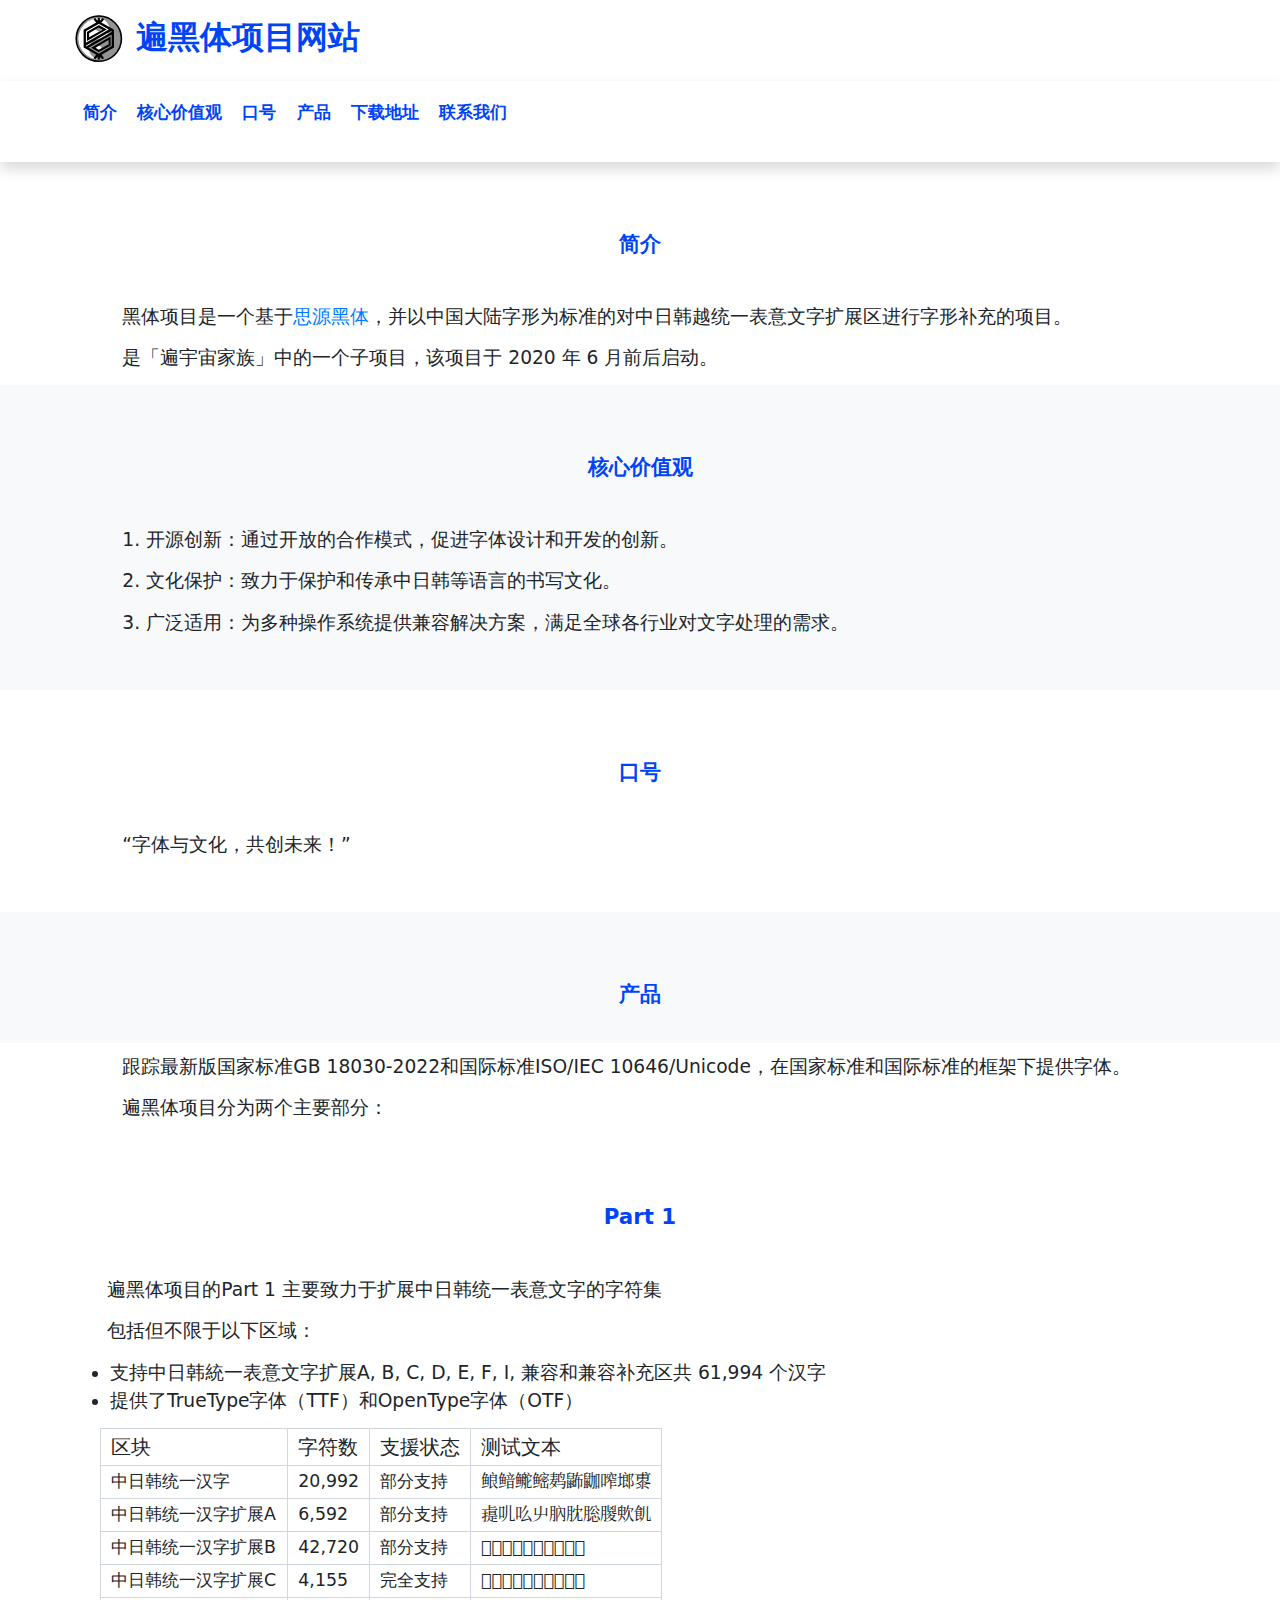
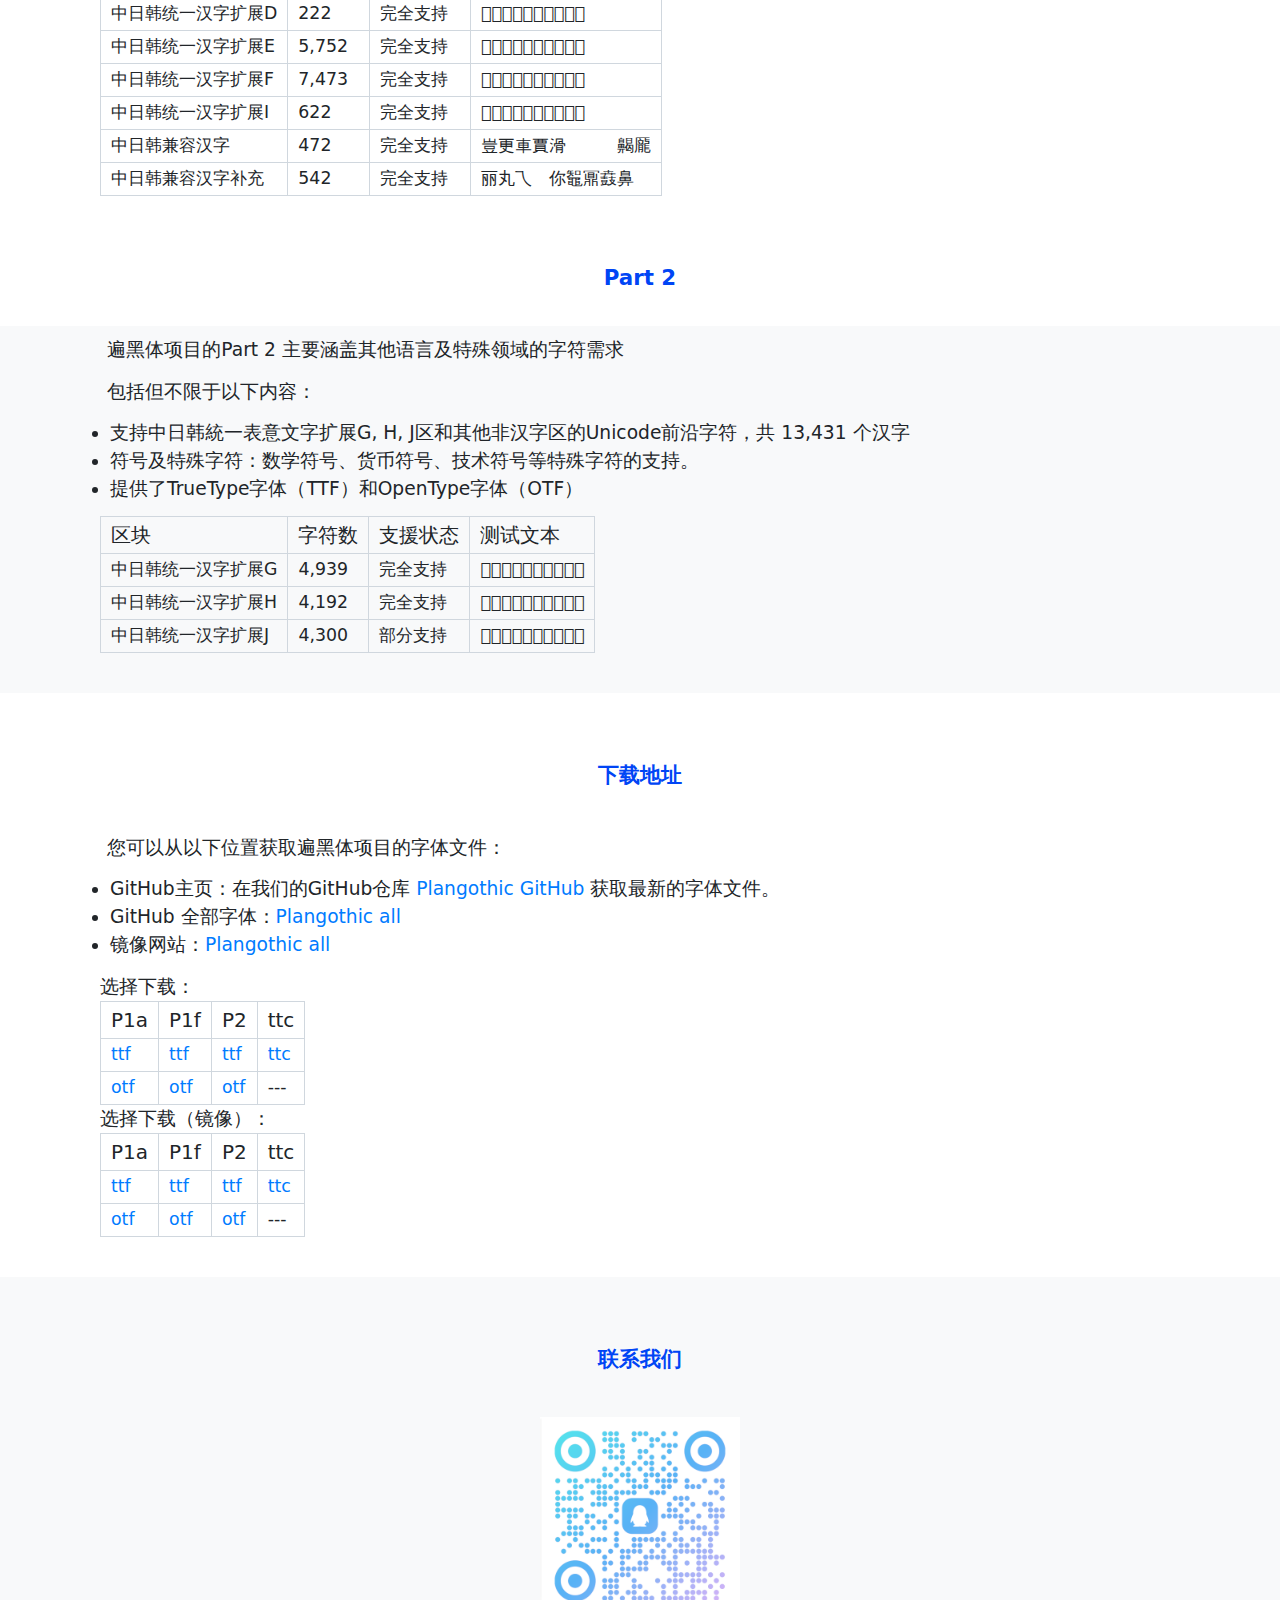
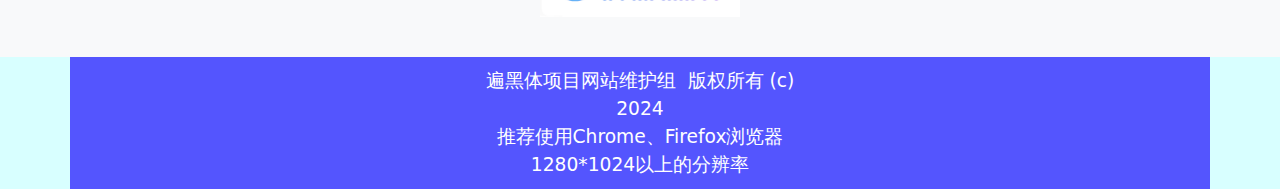
==== index.html @ 5d600fee "Update index.html" ====
<!DOCTYPE html>
<html xmlns="http://www.w3.org/1999/xhtml"><head>
    <meta http-equiv="Content-Type" content="text/html; charset=UTF-8">
    <meta name="viewport" content="width=device-width, initial-scale=1.0">
    <title> 遍黑体项目网站 </title>
    <link rel="icon" href="./assets/logo.svg">
    <link rel="stylesheet" href="./assets/bootstrap.min.css">
    <link href="./assets/global.css" rel="stylesheet">
    <style type="text/css">
        td img {
            display: block;
        }
        body {
            padding: 0;
            margin: 0;
            background-color: #FFFFFF;
            font-family: -apple-system, system-ui, ui-sans-serif, sans-serif, emoji;
            min-width: 100% !important;
        }
        table {
            border-spacing: 0;
            border-collapse: collapse;
            font-size: 13pt;
        }
        table td {
            padding: 3px 10px;
            border: 1px solid #d0d7de;
            font-size: 13pt;
            font-family: system-ui, ui-sans-serif, sans-serif, emoji;
        }
        th {
            padding: 3px 10px;
            border: 1px solid #d0d7de;
            font-size: 15pt;
            font-family: system-ui, ui-sans-serif, sans-serif, emoji;
            font-weight: 500;
        }
    </style>
    <style type="text/css">
        html {
            font-size: 10pt;
        }
        h1 {
            color: #0045f5;
            font-size: 16pt;
            font-weight: bold;
            text-align: center;
        }
        h2, h3, h4, h5 {
            color: #0045f5;
            font-size: 12pt;
            font-weight: bold;
        }
        .container {
            font-size: 14pt;
            padding-top: 10px;
            padding-bottom: 10px;
            width: 95%;
        }
        .titlesection {
            background-color: #F0F0F0;
        }
        .navbar {
            padding: 1px 0px 0px 0px;
        }
        .bg_zhaohang {
            background-color: rgb(216, 255, 255); !important;
        }
        .bg-info {
            background-color: rgb(216, 255, 255); !important;
        }
        .btn-info {
            background-color: #0045f5;
            border-color: #0045f5;
        }
        .nav-link {
            font-size: 13pt;
            font-weight: bold;
        }
        #id_search_result {
            margin-left: 5px;
            margin-right: 5px;
        }
        .top_title {
            color: #0045f5;
            font-size: 24pt;
            font-weight: bold;
            font-family: system-ui, ui-sans-serif, sans-serif, emoji;
        }
        .height60{
            height: 60px;
        }
        .title_row {
            width: 100%;
        }
        .nav-link {
            color: #0045f5;
            background-color: #FFFFFF;
            border: 0px solid #0045f5;
            font-family: system-ui, ui-sans-serif, sans-serif, emoji;
        }
        .shadow{
            box-shadow: 0px 0px 10px rgba(136, 131, 131, 0.3);
        }
        .nav-tabs .nav-item {
            margin-left: 5px;
        }
        .nav-tabs .nav-link.active {
            color: #0045f5;
            background-color: #FFFFFF;
            border: 0 solid #F0F0F0;
            font-family: system-ui, ui-sans-serif, sans-serif, emoji;
        }
        .page-header{
            font-family: system-ui, ui-sans-serif, sans-serif, emoji;
        }
        .nav-tabs {
            border-bottom: 0 solid #dee2e6;
        }
        .navbar-collapse.collapse {
            display: block !important;
        }
        .navbar-nav > li, .navbar-nav {
            float: left !important;
        }
        .navbar-nav.navbar-right:last-child {
            margin-right: -15px !important;
        }
        .navbar-right {
            float: right !important;
        }
        .navbar-light .navbar-nav .nav-link:focus, .navbar-light .navbar-nav .nav-link:hover {
            color: #0045f5;
        }
        .navbar-light .navbar-nav .nav-link {
            color: #0045f5;
        }
    </style>
</head>
<body align="center">

<nav class="navbar navbar-expand sticky-top navbar-light bg-white">
    <div class="container">
        <div class="row bg-white w-100">
            <div class="col-12 top_title height60">
                <img src="./assets/logo.svg" height="55">
                <span>遍黑体项目网站</span> <br>
            </div>
            </div>
        </div>
    </nav>
    <nav class="navbar navbar-expand sticky-top navbar-light shadow bg-white">
    <div class="container">
        <div class="row bg-white w-100">
            <div class="col-12 collapse navbar-collapse height60 align-baseline" id="navbarSupportedContent">
                <ul class="navbar-nav mr-auto nav-tabs w-100">
                    
    <li class="nav-item"><a class="nav-link" href="#intro">简介</a></li>
    <li class="nav-item"><a class="nav-link" href="#valueview">核心价值观</a></li>
    <li class="nav-item"><a class="nav-link" href="#kouhao">口号</a></li>
    <li class="nav-item"><a class="nav-link" href="#product">产品</a></li>
    <li class="nav-item"><a class="nav-link" href="#download">下载地址</a></li>
    <li class="nav-item"><a class="nav-link" href="#contact">联系我们</a></li>

                </ul>
            </div>
        </div>
    </div>
</nav>

<div class="bg-transparent">
    <div class="container">
        <div class="page-header mt-5">
            <i id="intro"> </i><h1> 简介  </h1>  
        </div>
    </div>
</div>
<div class="bg-transparent">
        <div id="content">
            
    <style type="text/css">
        p {
            text-indent: 2em;
        }
    </style>
    <div class="row bg-white">
        <div class="container pb-0 bg-transparent">
            <p>黑体项目是一个基于<a href="https://github.com/adobe-fonts/source-han-sans">思源黑体</a>，并以中国大陆字形为标准的对中日韩越统一表意文字扩展区进行字形补充的项目。</p>
            <p>是「遍宇宙家族」中的一个子项目，该项目于 2020 年 6 月前后启动。</p>
            <i id="valueview"> </i>
        </div>
    </div>
    <div class="row bg-light">
        <div class="container">
            <div class="page-header mt-5">
                <h1>核心价值观</h1>
            </div>
        </div>
    </div>
    <div class="row bg-light">
        <div class="container pb-0 bg-transparent mb-5">
            <p>1. 开源创新：通过开放的合作模式，促进字体设计和开发的创新。</p>
            <p>2. 文化保护：致力于保护和传承中日韩等语言的书写文化。</p>
            <p>3. 广泛适用：为多种操作系统提供兼容解决方案，满足全球各行业对文字处理的需求。</p>
            <i id="kouhao"> </i>
        </div>
    </div>
    <div class="row bg-white">
        <div class="container">
            <div class="page-header mt-5">
                <h1>口号</h1>
            </div>
        </div>
    </div>
    <div class="row bg-white">
        <div class="container pb-0 bg-transparent mb-5">
            <p>“字体与文化，共创未来！”</p>
            <i id="product"> </i>
        </div>
    </div>

    <div class="row bg-light">
        <div class="container">
            <div class="page-header mt-5">
                <h1>产品</h1>
            </div>
        </div>
    </div>
    <div class="row">
        <div class="container pb-0 bg-transparent">
            <div class="row">
                <div class="col-12">
                    <p>跟踪最新版国家标准GB 18030-2022和国际标准ISO/IEC 10646/Unicode，在国家标准和国际标准的框架下提供字体。</p>
                    <p>遍黑体项目分为两个主要部分：</p>
                </div>
            </div>
        </div>
    </div>
    <div class="row bg-white">
        <div class="container">
            <div class="page-header mt-5">
                <h1>Part 1</h1>
            </div>
        </div>
    </div>
    <div class="row">
        <div class="container pb-0 bg-transparent">
            <div class="row">
                <div class="col-8">
                    <p>遍黑体项目的Part 1 主要致力于扩展中日韩统一表意文字的字符集</p>
                    <p>包括但不限于以下区域：</p>
                    <ul>
                        <li>支持中日韩統一表意文字扩展A, B, C, D, E, F, I, 兼容和兼容补充区共 61,994 个汉字</li>
                        <li>提供了TrueType字体（TTF）和OpenType字体（OTF）</li>
                    </ul>
                    <div style="padding-left: 30px;"><table>
                        <thead>
                            <tr><th>区块</th><th>字符数</th><th>支援状态</th><th>测试文本</th></tr>
                        </thead>
                        <tbody>
                            <tr><td>中日韩统一汉字</td><td>20,992</td><td>部分支持</td><td>鿶鿷鿸鿹鿺鿻鿼鿽鿾鿿</td></tr>
                            <tr><td>中日韩统一汉字扩展A</td><td>6,592</td><td>部分支持</td><td>䶶䶷䶸䶹䶺䶻䶼䶽䶾䶿</td></tr>
                            <tr><td>中日韩统一汉字扩展B</td><td>42,720</td><td>部分支持</td><td>𠀀𪛗𪛘𪛙𪛚𪛛𪛜𪛝𪛞𪛟</td></tr>
                            <tr><td>中日韩统一汉字扩展C</td><td>4,155</td><td>完全支持</td><td>𫜱𫜲𫜳𫜴𫜵𫜶𫜷𫜸𫜹𫜺</td></tr>
                            <tr><td>中日韩统一汉字扩展D</td><td>222</td><td>完全支持</td><td>𫠔𫠕𫠖𫠗𫠘𫠙𫠚𫠛𫠜𫠝</td></tr>
                            <tr><td>中日韩统一汉字扩展E</td><td>5,752</td><td>完全支持</td><td>𬺘𬺙𬺚𬺛𬺜𬺝𬺞𬺟𬺠𬺡</td></tr>
                            <tr><td>中日韩统一汉字扩展F</td><td>7,473</td><td>完全支持</td><td>𬺰𬺱𬺲𬺳𬺴𬺵𬺶𬺷𬺸𬺹</td></tr>
                            <tr><td>中日韩统一汉字扩展I</td><td>622</td><td>完全支持</td><td>𮯰𮯱𮯲𮯳𮯴𮯵𮯶𮹛𮹜𮹝</td></tr>
                            <tr><td>中日韩兼容汉字</td><td>472</td><td>完全支持</td><td>豈更車賈滑𥉉𥳐𧻓齃龎</td></tr>
                            <tr><td>中日韩兼容汉字补充</td><td>542</td><td>完全支持</td><td>丽丸乁𠄢你鼅鼏鼖鼻𪘀</td></tr>
                        </tbody>
                    </table></div>
                </div>
            </div>
        </div>
    </div>
        <div class="row bg-white">
        <div class="container">
            <div class="page-header mt-5">
                <h1>Part 2</h1>
            </div>
        </div>
    </div>
    <div class="row bg-light">
        <div class="container pb-0 bg-transparent">
            <div class="row mb-5">
                <div class="col-7">
                    <p>遍黑体项目的Part 2 主要涵盖其他语言及特殊领域的字符需求</p>
                    <p>包括但不限于以下内容：</p>
                    <ul>
                        <li>支持中日韩統一表意文字扩展G, H, J区和其他非汉字区的Unicode前沿字符，共 13,431 个汉字</li>
                        <li>符号及特殊字符：数学符号、货币符号、技术符号等特殊字符的支持。</li>
                        <li>提供了TrueType字体（TTF）和OpenType字体（OTF）</li>
                    </ul>
                    <div style="padding-left: 30px;"><table>
                        <thead>
                            <tr><th>区块</th><th>字符数</th><th>支援状态</th><th>测试文本</th></tr>
                        </thead>
                        <tbody>
                            <tr><td>中日韩统一汉字扩展G</td><td>4,939</td><td>完全支持</td><td>𰀀𰀁𰀂𰀃𰀄𱍆𱍇𱍈𱍉𱍊</td></tr>
                            <tr><td>中日韩统一汉字扩展H</td><td>4,192</td><td>完全支持</td><td>𱍐𱍑𱍒𱍓𱍔𲎫𲎬𲎭𲎮𲎯</td></tr>
                            <tr><td>中日韩统一汉字扩展J</td><td>4,300</td><td>部分支持</td><td>𲎰𲎱𲎲𲎳𲎴𳑷𳑸𳑹𳑺𳑻</td></tr>
                        </tbody>
                    </table></div>
                </div>
                </div>
            </div>
        </div>
    </div>
    <div class="row bg-white">
    <i id="download"> </i>
        <div class="container">
            <div class="page-header mt-5">
                <h1>下载地址</h1>
            </div>
        </div>
    </div>
    <div class="row bg-white">
        <div class="container pb-0 bg-transparent">
            <div class="row mb-5">
                <div class="col-7">
                    <p>您可以从以下位置获取遍黑体项目的字体文件：</p>
                    <ul>
                        <li>GitHub主页：在我们的GitHub仓库 <a href="https://github.com/Fitzgerald-Porthmouth-Koenigsegg/Plangothic-Project">Plangothic GitHub</a> 获取最新的字体文件。</li>
                        <li>GitHub 全部字体：<a href="https://github.com/Fitzgerald-Porthmouth-Koenigsegg/Plangothic-Project/archive/refs/heads/main.zip">Plangothic all</a></li>
                        <li>镜像网站：<a href="https://github.moeyy.xyz/https://github.com/Fitzgerald-Porthmouth-Koenigsegg/Plangothic-Project/archive/refs/heads/main.zip">Plangothic all</a></li>
                    </ul>
                    <div style="padding-left: 30px;"><table>
                    选择下载：
                        <thead>
                            <tr><th>P1a</th><th>P1f</th><th>P2</th><th>ttc</th></tr>
                        </thead>
                        <tbody>
                            <tr><td><a href="https://raw.github.com/Fitzgerald-Porthmouth-Koenigsegg/Plangothic-Project/main/PlangothicP1-Regular%20(allideo).ttf">ttf</a></td><td><a href="https://raw.github.com/Fitzgerald-Porthmouth-Koenigsegg/Plangothic-Project/main/PlangothicP1-Regular%20(fallback).ttf">ttf</a></td><td><a href="https://raw.github.com/Fitzgerald-Porthmouth-Koenigsegg/Plangothic-Project/main/PlangothicP2-Regular.ttf">ttf</a></td><td><a href="https://github.com/Fitzgerald-Porthmouth-Koenigsegg/Plangothic-Project/raw/main/Plangothic.ttc">ttc</a></td></tr>
                            <tr><td><a href="https://raw.github.com/Fitzgerald-Porthmouth-Koenigsegg/Plangothic-Project/main/PlangothicP1-Regular%20(allideo).otf">otf</a></td><td><a href="https://raw.github.com/Fitzgerald-Porthmouth-Koenigsegg/Plangothic-Project/main/PlangothicP1-Regular%20(fallback).otf">otf</a></td><td><a href="https://raw.github.com/Fitzgerald-Porthmouth-Koenigsegg/Plangothic-Project/main/PlangothicP2-Regular.otf">otf</a></td><td>---</td></tr>
                        </tbody>
                    </table></div>
                    <div style="padding-left: 30px;"><table>
                    选择下载（镜像）：
                        <thead>
                            <tr><th>P1a</th><th>P1f</th><th>P2</th><th>ttc</th></tr>
                        </thead>
                        <tbody>
                            <tr><td><a href="https://github.moeyy.xyz/https://raw.github.com/Fitzgerald-Porthmouth-Koenigsegg/Plangothic-Project/main/PlangothicP1-Regular%20(allideo).ttf">ttf</a></td><td><a href="https://github.moeyy.xyz/https://raw.github.com/Fitzgerald-Porthmouth-Koenigsegg/Plangothic-Project/main/PlangothicP1-Regular%20(fallback).ttf">ttf</a></td><td><a href="https://github.moeyy.xyz/https://raw.github.com/Fitzgerald-Porthmouth-Koenigsegg/Plangothic-Project/main/PlangothicP2-Regular.ttf">ttf</a></td><td><a href="https://github.moeyy.xyz/https://github.com/Fitzgerald-Porthmouth-Koenigsegg/Plangothic-Project/raw/main/Plangothic.ttc">ttc</a></td></tr>
                            <tr><td><a href="https://github.moeyy.xyz/https://raw.github.com/Fitzgerald-Porthmouth-Koenigsegg/Plangothic-Project/main/PlangothicP1-Regular%20(allideo).otf">otf</a></td><td><a href="https://github.moeyy.xyz/https://raw.github.com/Fitzgerald-Porthmouth-Koenigsegg/Plangothic-Project/main/PlangothicP1-Regular%20(fallback).otf">otf</a></td><td><a href="https://github.moeyy.xyz/https://raw.github.com/Fitzgerald-Porthmouth-Koenigsegg/Plangothic-Project/main/PlangothicP2-Regular.otf">otf</a></td><td>---</td></tr>
                        </tbody>
                    </table></div>
                </div>
                </div>
                </div>
            </div>
        </div>
    </div>
<i id="contact"> </i>
    <div class="row bg-light">
        <div class="container">
            <div class="page-header mt-5">
                <h1>联系我们</h1>
            </div>
        </div>
    </div>
    <div class="row bg-light">
        <div class="container pb-0 bg-transparent">
            <div class="row mb-5">
                <div class="col-12 text-center">
                    <img src="./assets/qq.jpg" width="200">
                </div>
            </div>
        </div>
    </div>

        </div>
</div>
<footer class="footer bg_zhaohang">
    <div class="container bg-info">
        <div class="row">
            <div class="col-4 text-right">&nbsp;</div>
            <div class="col-4 text-center"><div class="text-white"><a class="text-white">遍黑体项目网站维护组&nbsp; 版权所有 (c) 2024</a><br>
            <a class="text-white">推荐使用Chrome、Firefox浏览器</a><br>
            <a class="text-white">1280*1024以上的分辨率</a><br>
            <div class="col-4 text-center"></div>
        </div>

    </div>
</footer>


</body></html>
---- assets/global.css ----
﻿.ErrMsg {
	font-size: 10pt;
	color: #FF0000;
}

td {
	font-size: 10pt;
}

th {
	font-size: 10pt;
	font-weight: bold;
}

.errorlist {
	font-size: 10pt;
	color: #FF0000;
}

.hintlist {
	font-size: 10pt;
	color: #FF0000;
	list-style-position: inside; 
	list-style-type: circle; 
	float:left; margin:0px;
}

.BlueText {
	font-size: 10pt;
	font-weight: bold;
	color: #555555;
}

.RedText {
	font-size: 10pt;
	font-weight: bold;
	color: #FF0000;
}
.InlineImage{
	display: inlin-block;
}

.WhiteBold {
	font-size: 10pt;
	font-weight: bold;
	color: #FFFFFF;
}
a.WhiteBold:link {
	font-weight: bold;
	color: #FFFFFF;
}
a.WhiteBold:visited {
	font-weight: bold;
	color: #FFFFFF;
}
a.WhiteBold:hover {
	font-weight: bold;
	color: #FFFFFF;
}
a.WhiteBold:active {
	font-weight: bold;
	color: #FFFFFF;
}

.GrayBold {
	font-size: 14pt;
	font-weight: bold;
	color: #dddddd;
	padding-top: 1em;
}
a.GrayBold:link {
	font-size: 14pt;
	font-weight: bold;
	color: #dddddd;
}
a.GrayBold:visited {
	font-size: 14pt;
	font-weight: bold;
	color: #dddddd;
}
a.GrayBold:hover {
	font-size: 14pt;
	font-weight: bold;
	color: #dddddd;
}
a.GrayBold:active {
	font-size: 14pt;
	font-weight: bold;
	color: #dddddd;
}

a.redlink {
	font-weight: normal;
	color: #FF0000;
}

.bottomBlueBorder {
	border-bottom-width: 1px;
	border-top-style: none;
	border-right-style: none;
	border-bottom-style: dashed;
	border-left-style: none;
	border-bottom-color: #555555;
}

.bottomRedBorder {
	border-bottom-width: 1px;
	border-top-style: none;
	border-right-style: none;
	border-bottom-style: dashed;
	border-left-style: none;
	border-bottom-color: #FF0000;
}

.obListTableHeader {
	font-weight: bold;
	color: #FFFFFF;
	background-color: #FF5001;
	border-color: #FFFFFF;
}
.tdReference{
	font-weight: nomal;
	color: #FFFFFF;
	background-color: #FF5001;
	border-color: #FFFFFF;
}

.obListTableHighlightRow {
	font-weight: bold;
	color: #FF0000;
	background-color: #FFFF00;
}

.obListTableHightRow {
	font-weight: bold;
	color: #FF0000;
	background-color: #FFFF00;
}

#TopicContent p {
	line-height: 200%;
	text-indent: 2em;
	text-align: left;
}

.longtext {
	line-height: 200%;
	text-indent: 2em;
	text-align: left;
}

.ieaunicode{
	font-family: 'IeaUnicode' !important;
}

.TibetanText {
	font-size: 16pt;
	font-family: "微软雅黑";
}

h1 {
	line-height: 300%;
}
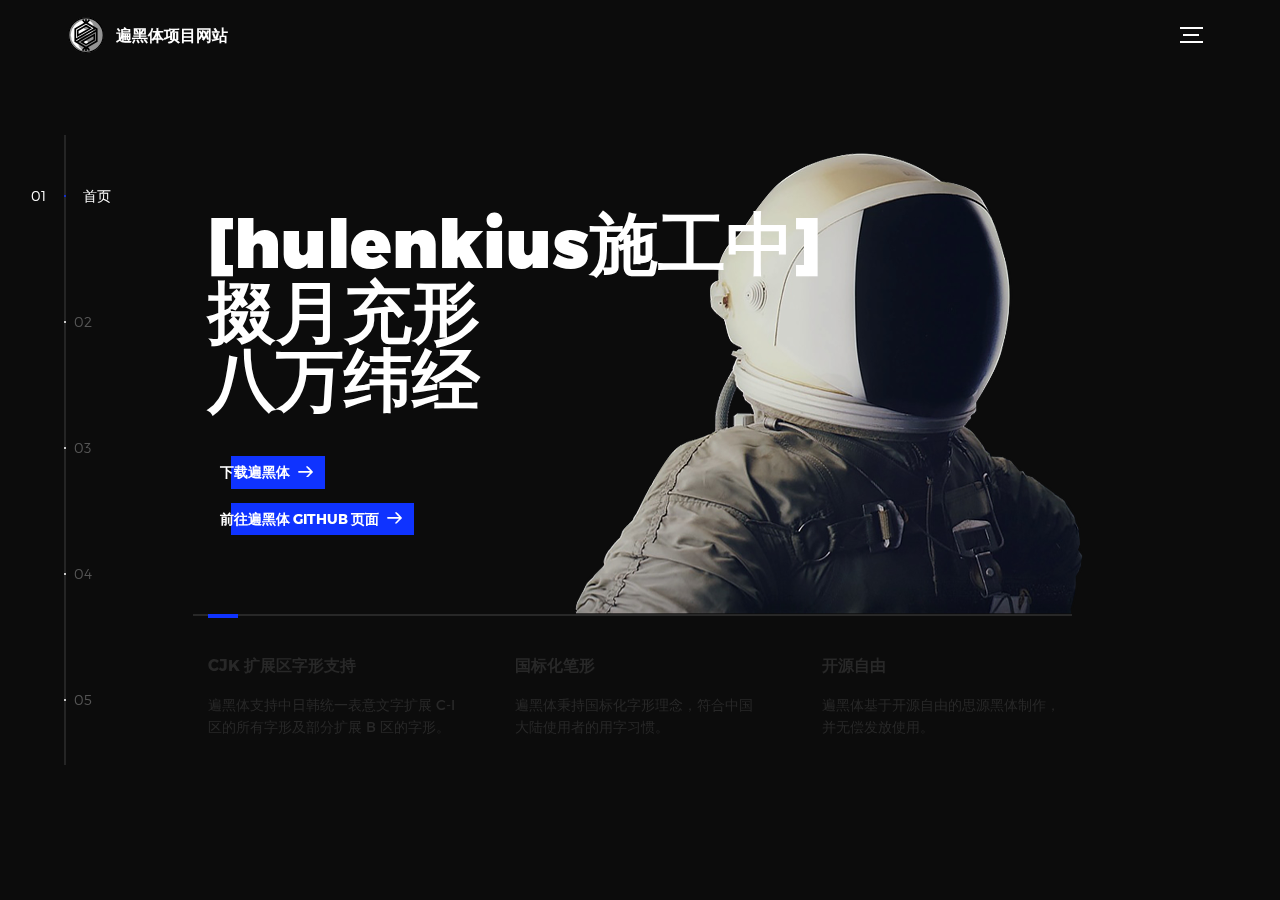
==== commit 7c47d840: "更新" ====
--- a/index.html
+++ b/index.html
@@ -1,388 +1,212 @@
 <!DOCTYPE html>
-<html xmlns="http://www.w3.org/1999/xhtml"><head>
-    <meta http-equiv="Content-Type" content="text/html; charset=UTF-8">
-    <meta name="viewport" content="width=device-width, initial-scale=1.0">
-    <title> 遍黑体项目网站 </title>
-    <link rel="icon" href="./assets/logo.svg">
-    <link rel="stylesheet" href="./assets/bootstrap.min.css">
-    <link href="./assets/global.css" rel="stylesheet">
-    <style type="text/css">
-        td img {
-            display: block;
-        }
-        body {
-            padding: 0;
-            margin: 0;
-            background-color: #FFFFFF;
-            font-family: -apple-system, system-ui, ui-sans-serif, sans-serif, emoji;
-            min-width: 100% !important;
-        }
-        table {
-            border-spacing: 0;
-            border-collapse: collapse;
-            font-size: 13pt;
-        }
-        table td {
-            padding: 3px 10px;
-            border: 1px solid #d0d7de;
-            font-size: 13pt;
-            font-family: system-ui, ui-sans-serif, sans-serif, emoji;
-        }
-        th {
-            padding: 3px 10px;
-            border: 1px solid #d0d7de;
-            font-size: 15pt;
-            font-family: system-ui, ui-sans-serif, sans-serif, emoji;
-            font-weight: 500;
-        }
-    </style>
-    <style type="text/css">
-        html {
-            font-size: 10pt;
-        }
-        h1 {
-            color: #0045f5;
-            font-size: 16pt;
-            font-weight: bold;
-            text-align: center;
-        }
-        h2, h3, h4, h5 {
-            color: #0045f5;
-            font-size: 12pt;
-            font-weight: bold;
-        }
-        .container {
-            font-size: 14pt;
-            padding-top: 10px;
-            padding-bottom: 10px;
-            width: 95%;
-        }
-        .titlesection {
-            background-color: #F0F0F0;
-        }
-        .navbar {
-            padding: 1px 0px 0px 0px;
-        }
-        .bg_zhaohang {
-            background-color: rgb(216, 255, 255); !important;
-        }
-        .bg-info {
-            background-color: rgb(216, 255, 255); !important;
-        }
-        .btn-info {
-            background-color: #0045f5;
-            border-color: #0045f5;
-        }
-        .nav-link {
-            font-size: 13pt;
-            font-weight: bold;
-        }
-        #id_search_result {
-            margin-left: 5px;
-            margin-right: 5px;
-        }
-        .top_title {
-            color: #0045f5;
-            font-size: 24pt;
-            font-weight: bold;
-            font-family: system-ui, ui-sans-serif, sans-serif, emoji;
-        }
-        .height60{
-            height: 60px;
-        }
-        .title_row {
-            width: 100%;
-        }
-        .nav-link {
-            color: #0045f5;
-            background-color: #FFFFFF;
-            border: 0px solid #0045f5;
-            font-family: system-ui, ui-sans-serif, sans-serif, emoji;
-        }
-        .shadow{
-            box-shadow: 0px 0px 10px rgba(136, 131, 131, 0.3);
-        }
-        .nav-tabs .nav-item {
-            margin-left: 5px;
-        }
-        .nav-tabs .nav-link.active {
-            color: #0045f5;
-            background-color: #FFFFFF;
-            border: 0 solid #F0F0F0;
-            font-family: system-ui, ui-sans-serif, sans-serif, emoji;
-        }
-        .page-header{
-            font-family: system-ui, ui-sans-serif, sans-serif, emoji;
-        }
-        .nav-tabs {
-            border-bottom: 0 solid #dee2e6;
-        }
-        .navbar-collapse.collapse {
-            display: block !important;
-        }
-        .navbar-nav > li, .navbar-nav {
-            float: left !important;
-        }
-        .navbar-nav.navbar-right:last-child {
-            margin-right: -15px !important;
-        }
-        .navbar-right {
-            float: right !important;
-        }
-        .navbar-light .navbar-nav .nav-link:focus, .navbar-light .navbar-nav .nav-link:hover {
-            color: #0045f5;
-        }
-        .navbar-light .navbar-nav .nav-link {
-            color: #0045f5;
-        }
-    </style>
+<html lang="zh_cn">
+<head>
+  <title>遍黑体项目网站</title>
+  <meta charset="utf-8">
+  <link rel="icon" href="./assets/img/logo.svg">
+  <meta name="viewport" content="width=device-width, initial-scale=1">
+  <meta http-equiv="X-UA-Compatible" content="IE=edge">
+  <meta name="description" content="HTML5 website template">
+  <meta name="keywords" content="global, template, html, sass, jquery">
+  <meta name="author" content="Bucky Maler">
+  <link rel="stylesheet" href="assets/css/main.css">
 </head>
-<body align="center">
+<body>
 
-<nav class="navbar navbar-expand sticky-top navbar-light bg-white">
-    <div class="container">
-        <div class="row bg-white w-100">
-            <div class="col-12 top_title height60">
-                <img src="./assets/logo.svg" height="55">
-                <span>遍黑体项目网站</span> <br>
-            </div>
-            </div>
-        </div>
-    </nav>
-    <nav class="navbar navbar-expand sticky-top navbar-light shadow bg-white">
-    <div class="container">
-        <div class="row bg-white w-100">
-            <div class="col-12 collapse navbar-collapse height60 align-baseline" id="navbarSupportedContent">
-                <ul class="navbar-nav mr-auto nav-tabs w-100">
-                    
-    <li class="nav-item"><a class="nav-link" href="#intro">简介</a></li>
-    <li class="nav-item"><a class="nav-link" href="#valueview">核心价值观</a></li>
-    <li class="nav-item"><a class="nav-link" href="#kouhao">口号</a></li>
-    <li class="nav-item"><a class="nav-link" href="#product">产品</a></li>
-    <li class="nav-item"><a class="nav-link" href="#download">下载地址</a></li>
-    <li class="nav-item"><a class="nav-link" href="#contact">联系我们</a></li>
+<div class="perspective effect-rotate-left">
+  <div class="container"><div class="outer-nav--return"></div>
+    <div id="viewport" class="l-viewport">
+      <div class="l-wrapper">
+        <header class="header">
+          <a class="header--logo" href="#0">
+            <img src="./assets/img/logo.svg" style="height:3em" alt="Global">
+            <p>遍黑体项目网站</p>
+          </a>
+          <button class="header--cta cta">下载遍黑体</button>
+          <div class="header--nav-toggle">
+            <span></span>
+          </div>
+        </header>
+        <nav class="l-side-nav">
+          <ul class="side-nav">
+            <li class="is-active"><span>首页</span></li>
+            <li><span>团队</span></li>
+            <li><span>简介</span></li>
+            <li><span>联系</span></li>
+            <li><span>下载</span></li>
+          </ul>
+        </nav>
+        <ul class="l-main-content main-content">
+          <li class="l-section section section--is-active">
+            <div class="intro">
+              <div class="intro--banner">
+                <h1>[hulenkius施工中]<br>掇月充形<br>八万纬经</h1>
+                <button class="cta">下载遍黑体
+                  <svg version="1.1" id="Layer_1" xmlns="http://www.w3.org/2000/svg" xmlns:xlink="http://www.w3.org/1999/xlink" x="0px" y="0px" viewBox="0 0 150 118" style="enable-background:new 0 0 150 118;" xml:space="preserve">
+                  <g transform="translate(0.000000,118.000000) scale(0.100000,-0.100000)">
+                    <path d="M870,1167c-34-17-55-57-46-90c3-15,81-100,194-211l187-185l-565-1c-431,0-571-3-590-13c-55-28-64-94-18-137c21-20,33-20,597-20h575l-192-193C800,103,794,94,849,39c20-20,39-29,61-29c28,0,63,30,298,262c147,144,272,271,279,282c30,51,23,60-219,304C947,1180,926,1196,870,1167z"/>
+                  </g>
+                  </svg>
+                  <span class="btn-background"></span>
+                </button>
+		<p><a href="https://github.com/Fitzgerald-Porthmouth-Koenigsegg/Plangothic-Project" style="color: unset !important"><button>前往遍黑体 Github 页面
+			<svg version="1.1" id="Layer_1" xmlns="http://www.w3.org/2000/svg" xmlns:xlink="http://www.w3.org/1999/xlink" x="0px" y="0px" viewBox="0 0 150 118" style="enable-background:new 0 0 150 118;" xml:space="preserve">
+			<g transform="translate(0.000000,118.000000) scale(0.100000,-0.100000)">
+			  <path d="M870,1167c-34-17-55-57-46-90c3-15,81-100,194-211l187-185l-565-1c-431,0-571-3-590-13c-55-28-64-94-18-137c21-20,33-20,597-20h575l-192-193C800,103,794,94,849,39c20-20,39-29,61-29c28,0,63,30,298,262c147,144,272,271,279,282c30,51,23,60-219,304C947,1180,926,1196,870,1167z"/>
+			</g>
+			</svg>
+			<span class="btn-background"></span>
+		      </button></a>
+                <img src="assets/img/introduction-visual.png" alt="Welcome">
+              </div>
+              <div class="intro--options">
+                <a href="#0">
+                  <h3>CJK 扩展区字形支持</h3>
+                  <p>遍黑体支持中日韩统一表意文字扩展 C-I 区的所有字形及部分扩展 B 区的字形。</p>
+                </a>
+                <a href="#0">
+                  <h3>国标化笔形</h3>
+                  <p>遍黑体秉持国标化字形理念，符合中国大陆使用者的用字习惯。</p>
+                </a>
+                <a href="https://github.com/Fitzgerald-Porthmouth-Koenigsegg/Plangothic-Project?tab=readme-ov-file#%E5%AD%97%E4%BD%93%E6%8E%88%E6%9D%83">
+                  <h3>开源自由</h3>
+                  <p>遍黑体基于开源自由的思源黑体制作，并无偿发放使用。</p>
+                </a>
+              </div>
+            </div>
+          </li>
+          <li class="l-section section">
+            <div class="work">
+              <h2>团队成员</h2>
+              <div class="work--lockup">
+                <ul class="slider">
+                  <li class="slider--item slider--item-left">
+                    <a href="#0">
+                      <div class="slider--item-image">
+                        <img src="https://img.vistudium.top/emoji/1f602.png" alt="名字1">
+                      </div>
+                      <p class="slider--item-title">名字1</p>
+                      <p class="slider--item-description">這裏放分工1</p>
+                    </a>
+                  </li>
+                  <li class="slider--item slider--item-center">
+                    <a href="#0">
+                      <div class="slider--item-image">
+                        <img src="https://avatars.githubusercontent.com/u/82664718" alt="Fitzgerald">
+                      </div>
+                      <p class="slider--item-title">Fitzgerald</p>
+                      <p class="slider--item-description">阿巴阿巴</p>
+                    </a>
+                  </li>
+                  <li class="slider--item slider--item-right">
+                    <a href="#0">
+                      <div class="slider--item-image">
+                        <img src="https://img.vistudium.top/emoji/1f620.png" alt="名字2">
+                      </div>
+                      <p class="slider--item-title">名字2</p>
+                      <p class="slider--item-description">這裏放分工2</p>
+                    </a>
+                  </li>
+                </ul>
+                <div class="slider--prev">
+                  <svg version="1.1" id="Layer_1" xmlns="http://www.w3.org/2000/svg" xmlns:xlink="http://www.w3.org/1999/xlink" x="0px" y="0px"
+                  viewBox="0 0 150 118" style="enable-background:new 0 0 150 118;" xml:space="preserve">
+                  <g transform="translate(0.000000,118.000000) scale(0.100000,-0.100000)">
+                    <path d="M561,1169C525,1155,10,640,3,612c-3-13,1-36,8-52c8-15,134-145,281-289C527,41,562,10,590,10c22,0,41,9,61,29
+                    c55,55,49,64-163,278L296,510h575c564,0,576,0,597,20c46,43,37,109-18,137c-19,10-159,13-590,13l-565,1l182,180
+                    c101,99,187,188,193,199c16,30,12,57-12,84C631,1174,595,1183,561,1169z"/>
+                  </g>
+                  </svg>
+                </div>
+                <div class="slider--next">
+                  <svg version="1.1" id="Layer_1" xmlns="http://www.w3.org/2000/svg" xmlns:xlink="http://www.w3.org/1999/xlink" x="0px" y="0px" viewBox="0 0 150 118" style="enable-background:new 0 0 150 118;" xml:space="preserve">
+                  <g transform="translate(0.000000,118.000000) scale(0.100000,-0.100000)">
+                    <path d="M870,1167c-34-17-55-57-46-90c3-15,81-100,194-211l187-185l-565-1c-431,0-571-3-590-13c-55-28-64-94-18-137c21-20,33-20,597-20h575l-192-193C800,103,794,94,849,39c20-20,39-29,61-29c28,0,63,30,298,262c147,144,272,271,279,282c30,51,23,60-219,304C947,1180,926,1196,870,1167z"/>
+                  </g>
+                  </svg>
+                </div>
+              </div>
+            </div>
+          </li>
+          <li class="l-section section">
+            <div class="about">
+              <div class="about--banner">
+                <h2>遍黑体<span style="font-weight:100">的<br>风格和故事</span><br>[此处没做完]</h2>
+                <a href="#0">观看遍黑体 PV
+                  <span>
+                    <svg version="1.1" id="Layer_1" xmlns="http://www.w3.org/2000/svg" xmlns:xlink="http://www.w3.org/1999/xlink" x="0px" y="0px" viewBox="0 0 150 118" style="enable-background:new 0 0 150 118;" xml:space="preserve">
+                    <g transform="translate(0.000000,118.000000) scale(0.100000,-0.100000)">
+                      <path d="M870,1167c-34-17-55-57-46-90c3-15,81-100,194-211l187-185l-565-1c-431,0-571-3-590-13c-55-28-64-94-18-137c21-20,33-20,597-20h575l-192-193C800,103,794,94,849,39c20-20,39-29,61-29c28,0,63,30,298,262c147,144,272,271,279,282c30,51,23,60-219,304C947,1180,926,1196,870,1167z"/>
+                    </g>
+                    </svg>
+                  </span>
+                </a>
+                <img src="assets/img/about-visual.png" alt="About Us">
+              </div>
+              <div class="about--options">
+                <a href="#0">
+                  <h3>Winners</h3>
+                </a>
+                <a href="#0">
+                  <h3>Philosophy</h3>
+                </a>
+                <a href="#0">
+                  <h3>History</h3>
+                </a>
+              </div>
+            </div>
+          </li>
+          <li class="l-section section">
+            <div class="contact">
+              <div class="contact--lockup">
+                <div class="modal">
+                  <div class="modal--information">
+                    <p>欢迎加入遍黑体讨论QQ群</p>
+                    <p>您可以查找群号：</p>
+                    <p>1135661191</p>
+		    <hr style="opacity: 30%;margin-bottom: 1.5em;margin-top:1.5em;">
+		    <p>想要赞助我们？</p>
+		    <p>您可以前往此处向我们捐款：<br>
+		<a href=https://github.com/Fitzgerald-Porthmouth-Koenigsegg/Plangothic-Project?tab=readme-ov-file#%E6%94%AF%E6%8C%81%E6%88%91%E4%BB%AC">→ 访问赞助链接</a>
+                  </div>
+                </div>
+              </div>
+            </div>
+          </li>
+          <li class="l-section section">
+            <div class="hire">
+              <h2>下载遍黑体</h2>
+              <!-- checkout formspree.io for easy form setup -->
+              <form class="work-request">
+                <div class="work-request--options">
+                  <span class="options-b">
+                    <label for="opt-4">
+			<a href="https://github.com/Fitzgerald-Porthmouth-Koenigsegg/Plangothic-Project/releases" style="color: unset !important;">
+                    	  前往 Github Releases
+			</a>
+                    </label>
+                    </label>
+                  </span>
+                </div>
+		<!--下叉-->
+              </form>
+            </div>
+          </li>
+        </ul>
+      </div>
+    </div>
+  </div>
+  <ul class="outer-nav">
+    <li class="is-active">首页</li>
+    <li>团队</li>
+    <li>简介</li>
+    <li>联系</li>
+    <li>下载</li>
+  </ul>
+</div>
 
-                </ul>
-            </div>
-        </div>
-    </div>
-</nav>
-
-<div class="bg-transparent">
-    <div class="container">
-        <div class="page-header mt-5">
-            <i id="intro"> </i><h1> 简介  </h1>  
-        </div>
-    </div>
-</div>
-<div class="bg-transparent">
-        <div id="content">
-            
-    <style type="text/css">
-        p {
-            text-indent: 2em;
-        }
-    </style>
-    <div class="row bg-white">
-        <div class="container pb-0 bg-transparent">
-            <p>黑体项目是一个基于<a href="https://github.com/adobe-fonts/source-han-sans">思源黑体</a>，并以中国大陆字形为标准的对中日韩越统一表意文字扩展区进行字形补充的项目。</p>
-            <p>是「遍宇宙家族」中的一个子项目，该项目于 2020 年 6 月前后启动。</p>
-            <i id="valueview"> </i>
-        </div>
-    </div>
-    <div class="row bg-light">
-        <div class="container">
-            <div class="page-header mt-5">
-                <h1>核心价值观</h1>
-            </div>
-        </div>
-    </div>
-    <div class="row bg-light">
-        <div class="container pb-0 bg-transparent mb-5">
-            <p>1. 开源创新：通过开放的合作模式，促进字体设计和开发的创新。</p>
-            <p>2. 文化保护：致力于保护和传承中日韩等语言的书写文化。</p>
-            <p>3. 广泛适用：为多种操作系统提供兼容解决方案，满足全球各行业对文字处理的需求。</p>
-            <i id="kouhao"> </i>
-        </div>
-    </div>
-    <div class="row bg-white">
-        <div class="container">
-            <div class="page-header mt-5">
-                <h1>口号</h1>
-            </div>
-        </div>
-    </div>
-    <div class="row bg-white">
-        <div class="container pb-0 bg-transparent mb-5">
-            <p>“字体与文化，共创未来！”</p>
-            <i id="product"> </i>
-        </div>
-    </div>
-
-    <div class="row bg-light">
-        <div class="container">
-            <div class="page-header mt-5">
-                <h1>产品</h1>
-            </div>
-        </div>
-    </div>
-    <div class="row">
-        <div class="container pb-0 bg-transparent">
-            <div class="row">
-                <div class="col-12">
-                    <p>跟踪最新版国家标准GB 18030-2022和国际标准ISO/IEC 10646/Unicode，在国家标准和国际标准的框架下提供字体。</p>
-                    <p>遍黑体项目分为两个主要部分：</p>
-                </div>
-            </div>
-        </div>
-    </div>
-    <div class="row bg-white">
-        <div class="container">
-            <div class="page-header mt-5">
-                <h1>Part 1</h1>
-            </div>
-        </div>
-    </div>
-    <div class="row">
-        <div class="container pb-0 bg-transparent">
-            <div class="row">
-                <div class="col-8">
-                    <p>遍黑体项目的Part 1 主要致力于扩展中日韩统一表意文字的字符集</p>
-                    <p>包括但不限于以下区域：</p>
-                    <ul>
-                        <li>支持中日韩統一表意文字扩展A, B, C, D, E, F, I, 兼容和兼容补充区共 61,994 个汉字</li>
-                        <li>提供了TrueType字体（TTF）和OpenType字体（OTF）</li>
-                    </ul>
-                    <div style="padding-left: 30px;"><table>
-                        <thead>
-                            <tr><th>区块</th><th>字符数</th><th>支援状态</th><th>测试文本</th></tr>
-                        </thead>
-                        <tbody>
-                            <tr><td>中日韩统一汉字</td><td>20,992</td><td>部分支持</td><td>鿶鿷鿸鿹鿺鿻鿼鿽鿾鿿</td></tr>
-                            <tr><td>中日韩统一汉字扩展A</td><td>6,592</td><td>部分支持</td><td>䶶䶷䶸䶹䶺䶻䶼䶽䶾䶿</td></tr>
-                            <tr><td>中日韩统一汉字扩展B</td><td>42,720</td><td>部分支持</td><td>𠀀𪛗𪛘𪛙𪛚𪛛𪛜𪛝𪛞𪛟</td></tr>
-                            <tr><td>中日韩统一汉字扩展C</td><td>4,155</td><td>完全支持</td><td>𫜱𫜲𫜳𫜴𫜵𫜶𫜷𫜸𫜹𫜺</td></tr>
-                            <tr><td>中日韩统一汉字扩展D</td><td>222</td><td>完全支持</td><td>𫠔𫠕𫠖𫠗𫠘𫠙𫠚𫠛𫠜𫠝</td></tr>
-                            <tr><td>中日韩统一汉字扩展E</td><td>5,752</td><td>完全支持</td><td>𬺘𬺙𬺚𬺛𬺜𬺝𬺞𬺟𬺠𬺡</td></tr>
-                            <tr><td>中日韩统一汉字扩展F</td><td>7,473</td><td>完全支持</td><td>𬺰𬺱𬺲𬺳𬺴𬺵𬺶𬺷𬺸𬺹</td></tr>
-                            <tr><td>中日韩统一汉字扩展I</td><td>622</td><td>完全支持</td><td>𮯰𮯱𮯲𮯳𮯴𮯵𮯶𮹛𮹜𮹝</td></tr>
-                            <tr><td>中日韩兼容汉字</td><td>472</td><td>完全支持</td><td>豈更車賈滑𥉉𥳐𧻓齃龎</td></tr>
-                            <tr><td>中日韩兼容汉字补充</td><td>542</td><td>完全支持</td><td>丽丸乁𠄢你鼅鼏鼖鼻𪘀</td></tr>
-                        </tbody>
-                    </table></div>
-                </div>
-            </div>
-        </div>
-    </div>
-        <div class="row bg-white">
-        <div class="container">
-            <div class="page-header mt-5">
-                <h1>Part 2</h1>
-            </div>
-        </div>
-    </div>
-    <div class="row bg-light">
-        <div class="container pb-0 bg-transparent">
-            <div class="row mb-5">
-                <div class="col-7">
-                    <p>遍黑体项目的Part 2 主要涵盖其他语言及特殊领域的字符需求</p>
-                    <p>包括但不限于以下内容：</p>
-                    <ul>
-                        <li>支持中日韩統一表意文字扩展G, H, J区和其他非汉字区的Unicode前沿字符，共 13,431 个汉字</li>
-                        <li>符号及特殊字符：数学符号、货币符号、技术符号等特殊字符的支持。</li>
-                        <li>提供了TrueType字体（TTF）和OpenType字体（OTF）</li>
-                    </ul>
-                    <div style="padding-left: 30px;"><table>
-                        <thead>
-                            <tr><th>区块</th><th>字符数</th><th>支援状态</th><th>测试文本</th></tr>
-                        </thead>
-                        <tbody>
-                            <tr><td>中日韩统一汉字扩展G</td><td>4,939</td><td>完全支持</td><td>𰀀𰀁𰀂𰀃𰀄𱍆𱍇𱍈𱍉𱍊</td></tr>
-                            <tr><td>中日韩统一汉字扩展H</td><td>4,192</td><td>完全支持</td><td>𱍐𱍑𱍒𱍓𱍔𲎫𲎬𲎭𲎮𲎯</td></tr>
-                            <tr><td>中日韩统一汉字扩展J</td><td>4,300</td><td>部分支持</td><td>𲎰𲎱𲎲𲎳𲎴𳑷𳑸𳑹𳑺𳑻</td></tr>
-                        </tbody>
-                    </table></div>
-                </div>
-                </div>
-            </div>
-        </div>
-    </div>
-    <div class="row bg-white">
-    <i id="download"> </i>
-        <div class="container">
-            <div class="page-header mt-5">
-                <h1>下载地址</h1>
-            </div>
-        </div>
-    </div>
-    <div class="row bg-white">
-        <div class="container pb-0 bg-transparent">
-            <div class="row mb-5">
-                <div class="col-7">
-                    <p>您可以从以下位置获取遍黑体项目的字体文件：</p>
-                    <ul>
-                        <li>GitHub主页：在我们的GitHub仓库 <a href="https://github.com/Fitzgerald-Porthmouth-Koenigsegg/Plangothic-Project">Plangothic GitHub</a> 获取最新的字体文件。</li>
-                        <li>GitHub 全部字体：<a href="https://github.com/Fitzgerald-Porthmouth-Koenigsegg/Plangothic-Project/archive/refs/heads/main.zip">Plangothic all</a></li>
-                        <li>镜像网站：<a href="https://github.moeyy.xyz/https://github.com/Fitzgerald-Porthmouth-Koenigsegg/Plangothic-Project/archive/refs/heads/main.zip">Plangothic all</a></li>
-                    </ul>
-                    <div style="padding-left: 30px;"><table>
-                    选择下载：
-                        <thead>
-                            <tr><th>P1a</th><th>P1f</th><th>P2</th><th>ttc</th></tr>
-                        </thead>
-                        <tbody>
-                            <tr><td><a href="https://raw.github.com/Fitzgerald-Porthmouth-Koenigsegg/Plangothic-Project/main/PlangothicP1-Regular%20(allideo).ttf">ttf</a></td><td><a href="https://raw.github.com/Fitzgerald-Porthmouth-Koenigsegg/Plangothic-Project/main/PlangothicP1-Regular%20(fallback).ttf">ttf</a></td><td><a href="https://raw.github.com/Fitzgerald-Porthmouth-Koenigsegg/Plangothic-Project/main/PlangothicP2-Regular.ttf">ttf</a></td><td><a href="https://github.com/Fitzgerald-Porthmouth-Koenigsegg/Plangothic-Project/raw/main/Plangothic.ttc">ttc</a></td></tr>
-                            <tr><td><a href="https://raw.github.com/Fitzgerald-Porthmouth-Koenigsegg/Plangothic-Project/main/PlangothicP1-Regular%20(allideo).otf">otf</a></td><td><a href="https://raw.github.com/Fitzgerald-Porthmouth-Koenigsegg/Plangothic-Project/main/PlangothicP1-Regular%20(fallback).otf">otf</a></td><td><a href="https://raw.github.com/Fitzgerald-Porthmouth-Koenigsegg/Plangothic-Project/main/PlangothicP2-Regular.otf">otf</a></td><td>---</td></tr>
-                        </tbody>
-                    </table></div>
-                    <div style="padding-left: 30px;"><table>
-                    选择下载（镜像）：
-                        <thead>
-                            <tr><th>P1a</th><th>P1f</th><th>P2</th><th>ttc</th></tr>
-                        </thead>
-                        <tbody>
-                            <tr><td><a href="https://github.moeyy.xyz/https://raw.github.com/Fitzgerald-Porthmouth-Koenigsegg/Plangothic-Project/main/PlangothicP1-Regular%20(allideo).ttf">ttf</a></td><td><a href="https://github.moeyy.xyz/https://raw.github.com/Fitzgerald-Porthmouth-Koenigsegg/Plangothic-Project/main/PlangothicP1-Regular%20(fallback).ttf">ttf</a></td><td><a href="https://github.moeyy.xyz/https://raw.github.com/Fitzgerald-Porthmouth-Koenigsegg/Plangothic-Project/main/PlangothicP2-Regular.ttf">ttf</a></td><td><a href="https://github.moeyy.xyz/https://github.com/Fitzgerald-Porthmouth-Koenigsegg/Plangothic-Project/raw/main/Plangothic.ttc">ttc</a></td></tr>
-                            <tr><td><a href="https://github.moeyy.xyz/https://raw.github.com/Fitzgerald-Porthmouth-Koenigsegg/Plangothic-Project/main/PlangothicP1-Regular%20(allideo).otf">otf</a></td><td><a href="https://github.moeyy.xyz/https://raw.github.com/Fitzgerald-Porthmouth-Koenigsegg/Plangothic-Project/main/PlangothicP1-Regular%20(fallback).otf">otf</a></td><td><a href="https://github.moeyy.xyz/https://raw.github.com/Fitzgerald-Porthmouth-Koenigsegg/Plangothic-Project/main/PlangothicP2-Regular.otf">otf</a></td><td>---</td></tr>
-                        </tbody>
-                    </table></div>
-                </div>
-                </div>
-                </div>
-            </div>
-        </div>
-    </div>
-<i id="contact"> </i>
-    <div class="row bg-light">
-        <div class="container">
-            <div class="page-header mt-5">
-                <h1>联系我们</h1>
-            </div>
-        </div>
-    </div>
-    <div class="row bg-light">
-        <div class="container pb-0 bg-transparent">
-            <div class="row mb-5">
-                <div class="col-12 text-center">
-                    <img src="./assets/qq.jpg" width="200">
-                </div>
-            </div>
-        </div>
-    </div>
-
-        </div>
-</div>
-<footer class="footer bg_zhaohang">
-    <div class="container bg-info">
-        <div class="row">
-            <div class="col-4 text-right">&nbsp;</div>
-            <div class="col-4 text-center"><div class="text-white"><a class="text-white">遍黑体项目网站维护组&nbsp; 版权所有 (c) 2024</a><br>
-            <a class="text-white">推荐使用Chrome、Firefox浏览器</a><br>
-            <a class="text-white">1280*1024以上的分辨率</a><br>
-            <div class="col-4 text-center"></div>
-        </div>
-
-    </div>
-</footer>
-
-
-</body></html>
+<script src="https://ajax.googleapis.com/ajax/libs/jquery/2.2.4/jquery.min.js"></script>
+<script>window.jQuery || document.write('<script src="assets/js/vendor/jquery-2.2.4.min.js"><\/script>')</script>
+<script src="assets/js/functions-min.js"></script>
+</body>
+</html>
--- a/assets/css/main.css
+++ b/assets/css/main.css
@@ -0,0 +1 @@
+@font-face{font-family:'Montserrat';src:url("fonts/Montserrat-Black.eot");src:local("☺"),url("fonts/Montserrat-Black.woff") format("woff"),url("fonts/Montserrat-Black.ttf") format("truetype"),url("fonts/Montserrat-Black.svg") format("svg");font-weight:900;font-style:normal}@font-face{font-family:'Montserrat';src:url("fonts/Montserrat-Bold.eot");src:local("☺"),url("fonts/Montserrat-Bold.woff") format("woff"),url("fonts/Montserrat-Bold.ttf") format("truetype"),url("fonts/Montserrat-Bold.svg") format("svg");font-weight:700;font-style:normal}@font-face{font-family:'Montserrat';src:url("fonts/Montserrat-Regular.eot");src:local("☺"),url("fonts/Montserrat-Regular.woff") format("woff"),url("fonts/Montserrat-Regular.ttf") format("truetype"),url("fonts/Montserrat-Regular.svg") format("svg");font-weight:400;font-style:normal}@font-face{font-family:'Montserrat';src:url("fonts/Montserrat-Light.eot");src:local("☺"),url("fonts/Montserrat-Light.woff") format("woff"),url("fonts/Montserrat-Light.ttf") format("truetype"),url("fonts/Montserrat-Light.svg") format("svg");font-weight:300;font-style:normal}/*! normalize.css v3.0.2 | MIT License | git.io/normalize */html{font-family:sans-serif;-ms-text-size-adjust:100%;-webkit-text-size-adjust:100%}body{margin:0}article,aside,details,figcaption,figure,footer,header,hgroup,main,menu,nav,section,summary{display:block}audio,canvas,progress,video{display:inline-block;vertical-align:baseline}audio:not([controls]){display:none;height:0}[hidden],template{display:none}a{background-color:transparent}a:active,a:hover{outline:0}abbr[title]{border-bottom:1px dotted}b,strong{font-weight:bold}dfn{font-style:italic}h1{font-size:2em;margin:0.67em 0}mark{background:#ff0;color:#000}small{font-size:80%}sub,sup{font-size:75%;line-height:0;position:relative;vertical-align:baseline}sup{top:-0.5em}sub{bottom:-0.25em}img{border:0}svg:not(:root){overflow:hidden}figure{margin:1em 40px}hr{box-sizing:content-box;height:0}pre{overflow:auto}code,kbd,pre,samp{font-family:monospace, monospace;font-size:1em}button,input,optgroup,select,textarea{color:inherit;font:inherit;margin:0}button{overflow:visible}button,select{text-transform:none}button,html input[type="button"],input[type="reset"],input[type="submit"]{-webkit-appearance:button;cursor:pointer}button[disabled],html input[disabled]{cursor:default}button::-moz-focus-inner,input::-moz-focus-inner{border:0;padding:0}input{line-height:normal}input[type="checkbox"],input[type="radio"]{box-sizing:border-box;padding:0}input[type="number"]::-webkit-inner-spin-button,input[type="number"]::-webkit-outer-spin-button{height:auto}input[type="search"]{-webkit-appearance:textfield;box-sizing:content-box}input[type="search"]::-webkit-search-cancel-button,input[type="search"]::-webkit-search-decoration{-webkit-appearance:none}fieldset{border:1px solid #c0c0c0;margin:0 2px;padding:0.35em 0.625em 0.75em}legend{border:0;padding:0}textarea{overflow:auto}optgroup{font-weight:bold}table{border-collapse:collapse;border-spacing:0}td,th{padding:0}::-moz-selection{background:#FFF498}::selection{background:#FFF498}::-moz-selection{background:#FFF498}img::-moz-selection{background:transparent}img::selection{background:transparent}img::-moz-selection{background:transparent}body{-webkit-tap-highlight-color:#FFF498}body{background-color:#0c0c0c;font-size:14px;line-height:1.6;font-family:"Montserrat",sans-serif;color:#fff;-webkit-font-smoothing:antialiased;-webkit-text-size-adjust:100%}.l-viewport{position:relative;width:100%;height:100vh;box-shadow:0 0 45px 5px rgba(0,0,0,0.85);overflow:hidden}.l-wrapper{position:relative;width:1440px;max-width:90%;height:100%;margin:0 auto}.l-side-nav{position:absolute;left:0;display:-webkit-box;display:-webkit-flex;display:-ms-flexbox;display:flex;height:100%;-webkit-box-align:center;-webkit-align-items:center;-ms-flex-align:center;align-items:center}.l-side-nav::before{content:"";position:absolute;top:50%;left:0;-webkit-transform:translateY(-50%);transform:translateY(-50%);width:2px;height:70%;max-height:750px;background-color:#555;opacity:.35;z-index:10}@media (max-width: 1180px){.l-side-nav{display:none}}.l-main-content{position:relative;width:100%;height:100%;margin:0;padding:0;list-style:none}.l-section{position:absolute;width:100%;height:100%}.device-notification{display:none;position:fixed;top:0;left:0;width:100%;height:100%;-webkit-box-orient:vertical;-webkit-box-direction:normal;-webkit-flex-direction:column;-ms-flex-direction:column;flex-direction:column;-webkit-box-align:center;-webkit-align-items:center;-ms-flex-align:center;-ms-grid-row-align:center;align-items:center;-webkit-box-pack:center;-webkit-justify-content:center;-ms-flex-pack:center;justify-content:center;background-color:#0c0c0c;z-index:12}.device-notification--logo{display:-webkit-box;display:-webkit-flex;display:-ms-flexbox;display:flex;-webkit-box-align:center;-webkit-align-items:center;-ms-flex-align:center;align-items:center;text-decoration:none;color:#fff}.device-notification--logo p{margin:0 0 0 10px;font-size:16px;font-weight:700;text-transform:uppercase}.device-notification--message{width:70%;margin:30px 0 0 0;font-weight:700;text-align:center}@media (max-width: 767px) and (min-width: 601px) and (max-height: 680px){.device-notification{display:-webkit-box;display:-webkit-flex;display:-ms-flexbox;display:flex}}@media (max-width: 600px) and (min-width: 480px) and (max-height: 580px){.device-notification{display:-webkit-box;display:-webkit-flex;display:-ms-flexbox;display:flex}}@media (max-width: 736px) and (min-width: 360px) and (orientation: landscape){.device-notification{display:-webkit-box;display:-webkit-flex;display:-ms-flexbox;display:flex}}@media(max-width: 359px){.device-notification{display:-webkit-box;display:-webkit-flex;display:-ms-flexbox;display:flex}}.section{opacity:0;visibility:hidden;-webkit-transition:opacity .4s ease-in-out,visibility 0s .4s;transition:opacity .4s ease-in-out,visibility 0s .4s}.section--is-active{opacity:1;visibility:visible;z-index:1;-webkit-transition:opacity .4s ease-in-out .4s;transition:opacity .4s ease-in-out .4s}.section--next{-webkit-transform:translateY(-45px);transform:translateY(-45px);-webkit-transition:-webkit-transform .4s ease-in-out;transition:-webkit-transform .4s ease-in-out;transition:transform .4s ease-in-out;transition:transform .4s ease-in-out, -webkit-transform .4s ease-in-out}.section--prev{-webkit-transform:translateY(45px);transform:translateY(45px);-webkit-transition:-webkit-transform .4s ease-in-out;transition:-webkit-transform .4s ease-in-out;transition:transform .4s ease-in-out;transition:transform .4s ease-in-out, -webkit-transform .4s ease-in-out}.header{position:absolute;top:0;left:0;display:-webkit-box;display:-webkit-flex;display:-ms-flexbox;display:flex;width:100%;height:70px;-webkit-box-align:center;-webkit-align-items:center;-ms-flex-align:center;align-items:center;-webkit-box-pack:justify;-webkit-justify-content:space-between;-ms-flex-pack:justify;justify-content:space-between;z-index:10}.header--logo{display:-webkit-box;display:-webkit-flex;display:-ms-flexbox;display:flex;-webkit-box-align:center;-webkit-align-items:center;-ms-flex-align:center;align-items:center;text-decoration:none;color:#fff}.header--logo p{margin:0 0 0 10px;font-size:16px;font-weight:700;text-transform:uppercase}.header--nav-toggle{display:-webkit-box;display:-webkit-flex;display:-ms-flexbox;display:flex;width:50px;height:50px;-webkit-box-orient:vertical;-webkit-box-direction:normal;-webkit-flex-direction:column;-ms-flex-direction:column;flex-direction:column;-webkit-box-align:center;-webkit-align-items:center;-ms-flex-align:center;align-items:center;-webkit-box-pack:center;-webkit-justify-content:center;-ms-flex-pack:center;justify-content:center;cursor:pointer}.header--nav-toggle span,.header--nav-toggle::before,.header--nav-toggle::after{content:"";position:relative;width:16px;height:2px;background-color:#fff}.header--nav-toggle::before{bottom:5px;width:23px}.header--nav-toggle::after{top:5px;width:23px}.header--cta{position:absolute;top:50%;left:50%;-webkit-transform:translate(-50%, -50%);transform:translate(-50%, -50%);padding:0 20px;line-height:30px;text-decoration:none;color:#fff;font-weight:700;text-transform:uppercase;background-color:#0f33ff;border:none;opacity:0;visibility:hidden;-webkit-transition:opacity .4s ease-in-out,visibility 0s .4s;transition:opacity .4s ease-in-out,visibility 0s .4s}.header--cta:focus{outline:none}.header--cta.is-active{opacity:1;visibility:visible;-webkit-transition:opacity .4s ease-in-out .4s;transition:opacity .4s ease-in-out .4s}@media (max-width: 767px){.header--cta{display:none}}.side-nav{position:relative;display:-webkit-box;display:-webkit-flex;display:-ms-flexbox;display:flex;width:100px;height:70%;max-height:750px;-webkit-box-orient:vertical;-webkit-box-direction:normal;-webkit-flex-direction:column;-ms-flex-direction:column;flex-direction:column;-webkit-justify-content:space-around;-ms-flex-pack:distribute;justify-content:space-around;margin:0;padding:0;list-style-position:inside;z-index:10}.side-nav>li{position:relative;top:-5px;color:#fff;font-size:6px;cursor:pointer}.side-nav>li span{position:relative;top:3px;left:10px;color:#fff;font-size:14px;font-weight:300;opacity:0;visibility:hidden}.side-nav>li::before{position:absolute;top:3px;left:10px;color:#555;font-size:14px;font-weight:300}.side-nav li:nth-child(1)::before{content:"01"}.side-nav li:nth-child(2)::before{content:"02"}.side-nav li:nth-child(3)::before{content:"03"}.side-nav li:nth-child(4)::before{content:"04"}.side-nav li:nth-child(5)::before{content:"05"}.side-nav li.is-active{color:#0f33ff;-webkit-transition:color .4s ease-in-out;transition:color .4s ease-in-out}.side-nav li.is-active span{opacity:1;visibility:visible;-webkit-transition:opacity .4s ease-in-out;transition:opacity .4s ease-in-out}.side-nav li.is-active::before{left:-33px;color:#fff}.intro{position:relative;display:-webkit-box;display:-webkit-flex;display:-ms-flexbox;display:flex;width:900px;max-width:75%;height:100%;-webkit-box-orient:vertical;-webkit-box-direction:normal;-webkit-flex-direction:column;-ms-flex-direction:column;flex-direction:column;-webkit-box-pack:center;-webkit-justify-content:center;-ms-flex-pack:center;justify-content:center;margin:0 auto}@media (max-width: 1180px){.intro{max-width:100%}}.intro--banner{position:relative;height:475px}.intro--banner::before{content:"";position:absolute;bottom:20px;left:-15px;right:0;height:2px;background-color:#282828}.intro--banner::after{content:"";position:absolute;bottom:18px;left:0;width:30px;height:4px;background-color:#0f33ff}.intro--banner h1{position:relative;font-size:68px;font-weight:900;line-height:1;z-index:1}.intro--banner button{position:relative;padding:5px 17px 5px 12px;font-weight:700;text-transform:uppercase;background-color:transparent;border:none}.intro--banner button .btn-background{position:absolute;top:0;left:23px;right:0;height:100%;background-color:#0f33ff;z-index:-1;-webkit-transition:left .2s ease-in-out;transition:left .2s ease-in-out}.intro--banner button:hover .btn-background{left:0}.intro--banner button:focus{outline:none}.intro--banner button svg{position:relative;left:5px;width:15px;fill:#fff}.intro--banner img{position:absolute;bottom:21px;right:-12px}.intro--options{display:-webkit-box;display:-webkit-flex;display:-ms-flexbox;display:flex;-webkit-box-pack:justify;-webkit-justify-content:space-between;-ms-flex-pack:justify;justify-content:space-between;margin:0;padding:0;list-style:none}.intro--options>a{max-width:250px;text-decoration:none;color:#282828;-webkit-transition:color .2s ease-in-out;transition:color .2s ease-in-out}.intro--options>a:hover{color:#fff}.intro--options h3{font-size:16px;text-transform:uppercase}.intro--options p{margin-bottom:0}@media (max-width: 900px){.intro--banner{height:380px}.intro--banner h1{font-size:55px}.intro--banner img{width:430px}.intro--options>a{margin-right:30px}.intro--options>a:last-child{margin-right:0}}@media (max-width: 767px){.intro--banner{height:305px}.intro--banner h1{font-size:44px}.intro--banner img{width:330px}.intro--options{display:block}.intro--options>a{display:block;max-width:100%;margin:0 0 30px 0}.intro--options>a:last-child{margin-bottom:0}}@media (max-width: 600px){.intro--banner{height:360px}.intro--banner h1{font-size:55px}.intro--banner img{display:none}}@media (max-width: 600px) and (max-height: 750px){.intro--banner{height:auto}.intro--banner::before,.intro--banner::after{display:none}.intro--banner h1{margin-top:0}.intro--options{display:none}}.work{position:relative;display:-webkit-box;display:-webkit-flex;display:-ms-flexbox;display:flex;width:960px;max-width:80%;height:100%;-webkit-box-orient:vertical;-webkit-box-direction:normal;-webkit-flex-direction:column;-ms-flex-direction:column;flex-direction:column;-webkit-box-pack:center;-webkit-justify-content:center;-ms-flex-pack:center;justify-content:center;margin:0 auto}@media (max-width: 1180px){.work{max-width:100%}}.work h2{margin:0 0 20px 0;font-size:30px;text-align:center}.work--lockup{position:relative}.work--lockup .slider{position:relative;display:-webkit-box;display:-webkit-flex;display:-ms-flexbox;display:flex;width:80%;margin:0 auto;padding:0;list-style:none}.work--lockup .slider--item{position:absolute;display:none;text-align:center}.work--lockup .slider--item a{text-decoration:none;color:#858585}.work--lockup .slider--item-title{margin-top:10px;font-size:12px;font-weight:700;text-transform:uppercase}.work--lockup .slider--item-description{display:none;max-width:250px;margin:0 auto}.work--lockup .slider--item-image{width:150px;height:150px;margin:0 auto;border-radius:50%;overflow:hidden}.work--lockup .slider--item-image img{width:100%}.work--lockup .slider--item-left{top:50%;left:0;-webkit-transform:translateY(-50%);transform:translateY(-50%);display:block}.work--lockup .slider--item-right{top:50%;right:0;-webkit-transform:translateY(-50%);transform:translateY(-50%);display:block}.work--lockup .slider--item-center{position:relative;top:30px;left:50%;-webkit-transform:translateX(-50%);transform:translateX(-50%);display:block}.work--lockup .slider--item-center a{color:#fff}.work--lockup .slider--item-center .slider--item-title{margin-top:25px;font-size:16px}.work--lockup .slider--item-center .slider--item-description{display:block}.work--lockup .slider--item-center .slider--item-image{width:300px;height:300px}.work--lockup .slider--next,.work--lockup .slider--prev{position:absolute;top:160px;display:-webkit-box;display:-webkit-flex;display:-ms-flexbox;display:flex;width:50px;height:50px;-webkit-box-align:center;-webkit-align-items:center;-ms-flex-align:center;align-items:center;-webkit-box-pack:center;-webkit-justify-content:center;-ms-flex-pack:center;justify-content:center;background-color:#282828;border-radius:50%;cursor:pointer}.work--lockup .slider--next svg,.work--lockup .slider--prev svg{width:20px;fill:#fff}.work--lockup .slider--next{right:0}.work--lockup .slider--prev{left:0}@media (max-width: 900px){.work--lockup .slider--item-image{width:120px;height:120px}.work--lockup .slider--item-center .slider--item-image{width:240px;height:240px}.work--lockup .slider--next,.work--lockup .slider--prev{top:130px}}@media (max-width: 767px){.work--lockup .slider{width:75%}.work--lockup .slider--item-image{width:90px;height:90px}.work--lockup .slider--item-center .slider--item-image{width:190px;height:190px}.work--lockup .slider--next,.work--lockup .slider--prev{top:105px}}@media (max-width: 600px){.work--lockup .slider{width:auto}.work--lockup .slider--item-left,.work--lockup .slider--item-right{display:none}}.about{position:relative;display:-webkit-box;display:-webkit-flex;display:-ms-flexbox;display:flex;width:900px;max-width:75%;height:100%;-webkit-box-orient:vertical;-webkit-box-direction:normal;-webkit-flex-direction:column;-ms-flex-direction:column;flex-direction:column;-webkit-box-pack:center;-webkit-justify-content:center;-ms-flex-pack:center;justify-content:center;margin:0 auto}@media (max-width: 1180px){.about{max-width:100%}}.about--banner{position:relative;height:475px}.about--banner::before{content:"";position:absolute;top:20px;left:200px;-webkit-transform:rotate(-25deg);transform:rotate(-25deg);border:5px solid #0f33ff;border-right-color:transparent;border-bottom-color:transparent}.about--banner::after{content:"";position:absolute;top:75px;left:400px;-webkit-transform:rotate(45deg);transform:rotate(45deg);width:10px;height:10px;background-color:#0f33ff}.about--banner h2{position:relative;margin-top:35px;font-size:68px;font-weight:900;line-height:1;z-index:1}.about--banner a{padding:5px 17px 5px 0;text-decoration:none;color:#fff;font-weight:700;text-transform:uppercase;background-color:transparent}.about--banner a:hover svg{left:10px}.about--banner a svg{position:relative;left:5px;width:15px;fill:#fff;-webkit-transition:left .2s ease-in-out;transition:left .2s ease-in-out}.about--banner img{position:absolute;bottom:-90px;right:-12px}.about--options{display:-webkit-box;display:-webkit-flex;display:-ms-flexbox;display:flex;max-width:600px;-webkit-box-pack:justify;-webkit-justify-content:space-between;-ms-flex-pack:justify;justify-content:space-between;margin:0;padding:0;list-style:none}.about--options>a{position:relative;width:150px;height:75px;text-decoration:none;color:#fff;border:10px solid #0f33ff;background-position:center;background-size:cover;background-repeat:no-repeat}.about--options>a:nth-child(1){background-image:url("../img/about-winners.jpg")}.about--options>a:nth-child(2){background-image:url("../img/about-philosophy.jpg")}.about--options>a:nth-child(3){background-image:url("../img/about-history.jpg")}.about--options>a:hover h3{bottom:-50px}.about--options h3{position:absolute;bottom:-38px;left:10px;font-size:16px;text-transform:uppercase;-webkit-transition:bottom .2s ease-in-out,left .2s ease-in-out;transition:bottom .2s ease-in-out,left .2s ease-in-out}@media (max-width: 767px){.about--banner{height:305px}.about--banner::before{top:0;left:125px}.about--banner::after{top:35px;left:260px}.about--banner h2{margin-top:10px;font-size:44px}.about--banner h2::before{top:28px;left:168px}.about--banner h2::after{top:163px;left:163px}.about--banner img{width:315px}}@media (max-width: 600px){.about--banner{height:auto}.about--banner::before{left:155px}.about--banner::after{left:310px}.about--banner h2{margin-top:0;font-size:55px}.about--banner h2::before{top:43px;left:214px}.about--banner h2::after{top:205px;left:205px}.about--banner img{display:none}.about--options{display:none}}.contact{position:fixed;top:0;left:0;width:100%;height:100%;background-image:url("../img/contact-visual.png");background-position:center;background-size:cover;background-repeat:no-repeat}.contact--lockup{position:relative;display:-webkit-box;display:-webkit-flex;display:-ms-flexbox;display:flex;width:900px;max-width:75%;height:100%;-webkit-box-align:center;-webkit-align-items:center;-ms-flex-align:center;align-items:center;-webkit-box-pack:end;-webkit-justify-content:flex-end;-ms-flex-pack:end;justify-content:flex-end;margin:0 auto}@media (max-width: 1180px){.contact--lockup{max-width:90%}}@media (max-width: 767px){.contact--lockup{-webkit-box-pack:center;-webkit-justify-content:center;-ms-flex-pack:center;justify-content:center}}.contact--lockup .modal{padding:45px 45px;text-align:center;background-color:#0c0c0c;box-shadow:0 0 30px 0 rgba(0,0,0,0.75)}.contact--lockup .modal--information p,.contact--lockup .modal--information a{display:block;margin:14px 0;text-decoration:none;color:#fff;font-weight:700}.contact--lockup .modal--information p{margin-top:0}.contact--lockup .modal--options{margin:0;padding:0;list-style:none}.contact--lockup .modal--options>li{width:130px;margin:0 auto 25px auto}.contact--lockup .modal--options li:nth-child(1){background-color:#1769ff}.contact--lockup .modal--options li:nth-child(2){background-color:#ea4c89}.contact--lockup .modal--options li:nth-child(3){margin-bottom:0;background-color:#0f33ff;text-transform:uppercase}.contact--lockup .modal--options a{display:block;width:100%;padding:8px 0;text-decoration:none;color:#fff;font-weight:700}.hire{position:relative;display:-webkit-box;display:-webkit-flex;display:-ms-flexbox;display:flex;width:700px;max-width:75%;height:100%;-webkit-box-orient:vertical;-webkit-box-direction:normal;-webkit-flex-direction:column;-ms-flex-direction:column;flex-direction:column;-webkit-box-pack:center;-webkit-justify-content:center;-ms-flex-pack:center;justify-content:center;margin:0 auto}@media (max-width: 1180px){.hire{max-width:100%}}.hire h2{margin:0 0 20px 0;font-size:30px;text-align:center}.work-request{display:-webkit-box;display:-webkit-flex;display:-ms-flexbox;display:flex;width:100%;-webkit-box-orient:vertical;-webkit-box-direction:normal;-webkit-flex-direction:column;-ms-flex-direction:column;flex-direction:column;-webkit-box-align:center;-webkit-align-items:center;-ms-flex-align:center;align-items:center;color:#fff}.work-request input[type="submit"]{width:400px;max-width:100%;line-height:50px;font-size:16px;font-weight:700;text-transform:uppercase;background-color:#0f33ff;border:none;border-radius:0}.work-request input[type="submit"]:focus{outline:none}.work-request--options{display:-webkit-box;display:-webkit-flex;display:-ms-flexbox;display:flex;width:100%;-webkit-box-orient:vertical;-webkit-box-direction:normal;-webkit-flex-direction:column;-ms-flex-direction:column;flex-direction:column;-webkit-box-align:center;-webkit-align-items:center;-ms-flex-align:center;align-items:center;margin:30px 0}.work-request--options .options-a{display:-webkit-box;display:-webkit-flex;display:-ms-flexbox;display:flex;width:100%;-webkit-box-pack:justify;-webkit-justify-content:space-between;-ms-flex-pack:justify;justify-content:space-between}.work-request--options .options-b{display:-webkit-box;display:-webkit-flex;display:-ms-flexbox;display:flex;width:72%;-webkit-flex-wrap:wrap;-ms-flex-wrap:wrap;flex-wrap:wrap;-webkit-justify-content:space-around;-ms-flex-pack:distribute;justify-content:space-around}.work-request--options label{display:block;width:200px;margin-bottom:30px;line-height:50px;font-size:16px;font-weight:700;text-align:center;border:2px solid #fff;cursor:pointer;-webkit-transition:background-color .2s ease-in-out,border-color .2s ease-in-out;transition:background-color .2s ease-in-out,border-color .2s ease-in-out}.work-request--options label svg{position:relative;left:-5px;width:0;fill:#fff;-webkit-transition:width .2s ease-in-out;transition:width .2s ease-in-out}.work-request--options input[type="checkbox"]{display:none}.work-request--options input[type="checkbox"]:checked+label{background-color:#0f33ff;border-color:#0f33ff}.work-request--options input[type="checkbox"]:checked+label svg{width:15px}.work-request--information{display:-webkit-box;display:-webkit-flex;display:-ms-flexbox;display:flex;width:100%;-webkit-box-pack:justify;-webkit-justify-content:space-between;-ms-flex-pack:justify;justify-content:space-between;margin-bottom:60px}.work-request--information .information-name,.work-request--information .information-email{position:relative;width:45%;height:50px;font-size:30px;font-weight:300}.work-request--information input[type="text"],.work-request--information input[type="email"]{width:100%;padding:0 0 5px 0;background-color:transparent;border:none;border-bottom:1px solid #fff;border-radius:0}.work-request--information input[type="text"]:focus,.work-request--information input[type="email"]:focus{outline:none;background-color:#0c0c0c}.work-request--information label{position:absolute;top:0;left:0;pointer-events:none;-webkit-transition:top .2s ease-in-out,font-size .2s ease-in-out;transition:top .2s ease-in-out,font-size .2s ease-in-out}.work-request--information input:focus+label,.work-request--information input.has-value+label{top:-15px;font-size:14px}@media (max-width: 767px){.work-request--options{-webkit-box-orient:horizontal;-webkit-box-direction:normal;-webkit-flex-direction:row;-ms-flex-direction:row;flex-direction:row;-webkit-justify-content:space-around;-ms-flex-pack:distribute;justify-content:space-around}.work-request--options .options-a,.work-request--options .options-b{display:block;width:auto}}@media (max-width: 600px){.work-request--options{margin:20px 0}}@media (max-width: 600px) and (max-width: 415px){.work-request--options{-webkit-box-pack:justify;-webkit-justify-content:space-between;-ms-flex-pack:justify;justify-content:space-between}}@media (max-width: 600px){.work-request--options label{width:150px;margin-bottom:15px;font-size:14px}.work-request--options input[type="checkbox"]:checked+label svg{width:12px}.work-request--information{margin-bottom:30px}.work-request--information .information-name,.work-request--information .information-email{height:40px;font-size:24px}}.perspective{position:relative;width:100%;height:100%;overflow:hidden}.perspective--modalview{position:fixed;-webkit-perspective:1500px;perspective:1500px}.container{position:relative;-webkit-transform:translateZ(0) translateX(0) rotateY(0deg);transform:translateZ(0) translateX(0) rotateY(0deg);min-height:100%;outline:30px solid #0f33ff;-webkit-transition:-webkit-transform .4s;transition:-webkit-transform .4s;transition:transform .4s;transition:transform .4s, -webkit-transform .4s}.modalview .container{position:absolute;width:100%;height:100%;overflow:hidden;-webkit-backface-visibility:hidden;backface-visibility:hidden}.effect-rotate-left .container{-webkit-transform-origin:0% 50%;transform-origin:0% 50%;-webkit-transition:-webkit-transform .4s;transition:-webkit-transform .4s;transition:transform .4s;transition:transform .4s, -webkit-transform .4s}.effect-rotate-left--animate .container{-webkit-transform:translateZ(-1800px) translateX(-50%) rotateY(45deg);transform:translateZ(-1800px) translateX(-50%) rotateY(45deg);outline:30px solid #0f33ff}.outer-nav{position:absolute;top:50%;left:55%;-webkit-transform:translateY(-50%);transform:translateY(-50%);-webkit-transform-style:preserve-3d;transform-style:preserve-3d;margin:0;padding:0;list-style:none;text-align:center;visibility:hidden;-webkit-transition:visibility 0s .2s;transition:visibility 0s .2s}.outer-nav.is-vis{visibility:visible}.outer-nav--return{position:absolute;top:0;left:0;width:100%;height:100%;display:none;cursor:pointer;z-index:11}.outer-nav--return.is-vis{display:block}.outer-nav>li{-webkit-transform-style:preserve-3d;transform-style:preserve-3d;-webkit-transform:translateX(350px) translateZ(-1000px);transform:translateX(350px) translateZ(-1000px);font-size:55px;font-weight:900;opacity:0;cursor:pointer;-webkit-transition:opacity .2s,-webkit-transform .2s;transition:opacity .2s,-webkit-transform .2s;transition:transform .2s,opacity .2s;transition:transform .2s,opacity .2s,-webkit-transform .2s}.outer-nav>li.is-vis{-webkit-transform:translateX(0) translateZ(0);transform:translateX(0) translateZ(0);opacity:1;-webkit-transition:opacity .4s,-webkit-transform .4s;transition:opacity .4s,-webkit-transform .4s;transition:transform .4s,opacity .4s;transition:transform .4s,opacity .4s,-webkit-transform .4s}.outer-nav>li::before{content:"";position:absolute;top:50%;left:50%;-webkit-transform:translate(-50%, -25%);transform:translate(-50%, -25%);width:110%;height:15px;opacity:0;background-color:#0f33ff}.outer-nav>li.is-active::before{opacity:1}@media (max-width: 767px){.outer-nav>li{font-size:44px}}@media (max-width: 600px){.outer-nav>li{font-size:34px}}.outer-nav li.is-vis:nth-child(2){-webkit-transition-delay:.04s;transition-delay:.04s}.outer-nav li.is-vis:nth-child(3){-webkit-transition-delay:.08s;transition-delay:.08s}.outer-nav li.is-vis:nth-child(4){-webkit-transition-delay:.12s;transition-delay:.12s}.outer-nav li.is-vis:nth-child(5){-webkit-transition-delay:.16s;transition-delay:.16s}
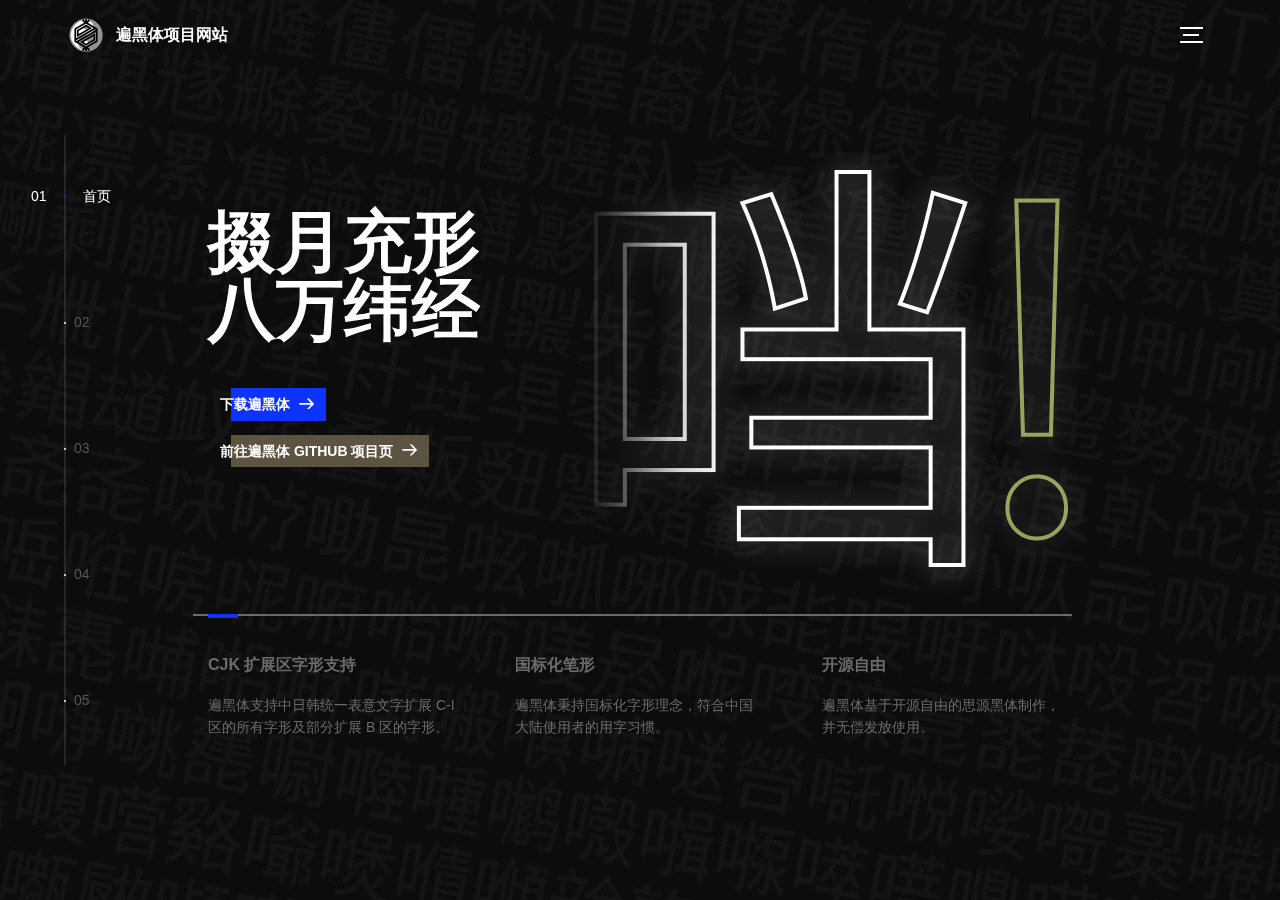
==== commit 355d4fca: "删模版字体，増首页头图" ====
--- a/index.html
+++ b/index.html
@@ -6,9 +6,9 @@
   <link rel="icon" href="./assets/img/logo.svg">
   <meta name="viewport" content="width=device-width, initial-scale=1">
   <meta http-equiv="X-UA-Compatible" content="IE=edge">
-  <meta name="description" content="HTML5 website template">
-  <meta name="keywords" content="global, template, html, sass, jquery">
-  <meta name="author" content="Bucky Maler">
+  <meta name="description" content="遍黑体项目网站">
+  <meta name="keywords" content="plangothic, 遍黑体">
+  <meta name="author" content="hulenkius">
   <link rel="stylesheet" href="assets/css/main.css">
 </head>
 <body>
@@ -40,7 +40,7 @@
           <li class="l-section section section--is-active">
             <div class="intro">
               <div class="intro--banner">
-                <h1>[hulenkius施工中]<br>掇月充形<br>八万纬经</h1>
+                <h1>掇月充形<br>八万纬经</h1>
                 <button class="cta">下载遍黑体
                   <svg version="1.1" id="Layer_1" xmlns="http://www.w3.org/2000/svg" xmlns:xlink="http://www.w3.org/1999/xlink" x="0px" y="0px" viewBox="0 0 150 118" style="enable-background:new 0 0 150 118;" xml:space="preserve">
                   <g transform="translate(0.000000,118.000000) scale(0.100000,-0.100000)">
@@ -49,13 +49,13 @@
                   </svg>
                   <span class="btn-background"></span>
                 </button>
-		<p><a href="https://github.com/Fitzgerald-Porthmouth-Koenigsegg/Plangothic-Project" style="color: unset !important"><button>前往遍黑体 Github 页面
+		<p><a href="https://github.com/Fitzgerald-Porthmouth-Koenigsegg/Plangothic-Project" style="color: unset !important" target="_blank"><button>前往遍黑体 Github 项目页
 			<svg version="1.1" id="Layer_1" xmlns="http://www.w3.org/2000/svg" xmlns:xlink="http://www.w3.org/1999/xlink" x="0px" y="0px" viewBox="0 0 150 118" style="enable-background:new 0 0 150 118;" xml:space="preserve">
 			<g transform="translate(0.000000,118.000000) scale(0.100000,-0.100000)">
 			  <path d="M870,1167c-34-17-55-57-46-90c3-15,81-100,194-211l187-185l-565-1c-431,0-571-3-590-13c-55-28-64-94-18-137c21-20,33-20,597-20h575l-192-193C800,103,794,94,849,39c20-20,39-29,61-29c28,0,63,30,298,262c147,144,272,271,279,282c30,51,23,60-219,304C947,1180,926,1196,870,1167z"/>
 			</g>
 			</svg>
-			<span class="btn-background"></span>
+			<span class="btn-background" style="filter: sepia(1);"></span>
 		      </button></a>
                 <img src="assets/img/introduction-visual.png" alt="Welcome">
               </div>
@@ -68,7 +68,7 @@
                   <h3>国标化笔形</h3>
                   <p>遍黑体秉持国标化字形理念，符合中国大陆使用者的用字习惯。</p>
                 </a>
-                <a href="https://github.com/Fitzgerald-Porthmouth-Koenigsegg/Plangothic-Project?tab=readme-ov-file#%E5%AD%97%E4%BD%93%E6%8E%88%E6%9D%83">
+                <a href="https://github.com/Fitzgerald-Porthmouth-Koenigsegg/Plangothic-Project?tab=readme-ov-file#%E5%AD%97%E4%BD%93%E6%8E%88%E6%9D%83" target="_blank">
                   <h3>开源自由</h3>
                   <p>遍黑体基于开源自由的思源黑体制作，并无偿发放使用。</p>
                 </a>
@@ -81,7 +81,7 @@
               <div class="work--lockup">
                 <ul class="slider">
                   <li class="slider--item slider--item-left">
-                    <a href="#0">
+                    <a href="#0" target="_blank">
                       <div class="slider--item-image">
                         <img src="https://img.vistudium.top/emoji/1f602.png" alt="名字1">
                       </div>
@@ -90,7 +90,7 @@
                     </a>
                   </li>
                   <li class="slider--item slider--item-center">
-                    <a href="#0">
+                    <a href="#0" target="_blank">
                       <div class="slider--item-image">
                         <img src="https://avatars.githubusercontent.com/u/82664718" alt="Fitzgerald">
                       </div>
@@ -99,7 +99,7 @@
                     </a>
                   </li>
                   <li class="slider--item slider--item-right">
-                    <a href="#0">
+                    <a href="#0" target="_blank">
                       <div class="slider--item-image">
                         <img src="https://img.vistudium.top/emoji/1f620.png" alt="名字2">
                       </div>
@@ -132,7 +132,7 @@
             <div class="about">
               <div class="about--banner">
                 <h2>遍黑体<span style="font-weight:100">的<br>风格和故事</span><br>[此处没做完]</h2>
-                <a href="#0">观看遍黑体 PV
+                <a href="https://www.bilibili.com/video/BV1Dr4y1V7b7/" target="_blank">观看遍黑体 PV
                   <span>
                     <svg version="1.1" id="Layer_1" xmlns="http://www.w3.org/2000/svg" xmlns:xlink="http://www.w3.org/1999/xlink" x="0px" y="0px" viewBox="0 0 150 118" style="enable-background:new 0 0 150 118;" xml:space="preserve">
                     <g transform="translate(0.000000,118.000000) scale(0.100000,-0.100000)">
@@ -145,13 +145,13 @@
               </div>
               <div class="about--options">
                 <a href="#0">
-                  <h3>Winners</h3>
-                </a>
-                <a href="#0">
-                  <h3>Philosophy</h3>
-                </a>
-                <a href="#0">
-                  <h3>History</h3>
+                  <h3>第一部分</h3>
+                </a>
+                <a href="#0">
+                  <h3>第二部分</h3>
+                </a>
+                <a href="#0">
+                  <h3>第三部分</h3>
                 </a>
               </div>
             </div>
@@ -161,13 +161,13 @@
               <div class="contact--lockup">
                 <div class="modal">
                   <div class="modal--information">
-                    <p>欢迎加入遍黑体讨论QQ群</p>
+                    <p>欢迎加入遍黑体讨论 QQ 群</p>
                     <p>您可以查找群号：</p>
                     <p>1135661191</p>
 		    <hr style="opacity: 30%;margin-bottom: 1.5em;margin-top:1.5em;">
 		    <p>想要赞助我们？</p>
 		    <p>您可以前往此处向我们捐款：<br>
-		<a href=https://github.com/Fitzgerald-Porthmouth-Koenigsegg/Plangothic-Project?tab=readme-ov-file#%E6%94%AF%E6%8C%81%E6%88%91%E4%BB%AC">→ 访问赞助链接</a>
+		<a href="https://github.com/Fitzgerald-Porthmouth-Koenigsegg/Plangothic-Project?tab=readme-ov-file#%E6%94%AF%E6%8C%81%E6%88%91%E4%BB%AC" target="_blank">→ 访问赞助链接</a>
                   </div>
                 </div>
               </div>
@@ -177,17 +177,26 @@
             <div class="hire">
               <h2>下载遍黑体</h2>
               <!-- checkout formspree.io for easy form setup -->
-              <form class="work-request">
+              <form class="work-request"><center>
                 <div class="work-request--options">
                   <span class="options-b">
-                    <label for="opt-4">
-			<a href="https://github.com/Fitzgerald-Porthmouth-Koenigsegg/Plangothic-Project/releases" style="color: unset !important;">
-                    	  前往 Github Releases
+                    <label for="opt-3">
+			<a href="https://github.com/Fitzgerald-Porthmouth-Koenigsegg/Plangothic-Project/archive/refs/heads/main.zip" style="color: unset !important;" target="_blank">
+                    	  从 Github Releases 下载
 			</a>
                     </label>
+                    <label for="opt-3">
+			<a href="https://github.moeyy.xyz/https://github.com/Fitzgerald-Porthmouth-Koenigsegg/Plangothic-Project/archive/refs/heads/main.zip" style="color: unset !important;" target="_blank">
+                    	  从镜像站点下载
+			</a>
                     </label>
-                  </span>
-                </div>
+		    <label for="opt-3">
+			<a href="https://github.com/Fitzgerald-Porthmouth-Koenigsegg/Plangothic-Project" style="color: unset !important;" target="_blank">
+			      前往 Github 项目页面
+			</a>
+		    </label>
+		</span>
+                </div></center>
 		<!--下叉-->
               </form>
             </div>
--- a/assets/css/main.css
+++ b/assets/css/main.css
@@ -1 +1,1835 @@
-@font-face{font-family:'Montserrat';src:url("fonts/Montserrat-Black.eot");src:local("☺"),url("fonts/Montserrat-Black.woff") format("woff"),url("fonts/Montserrat-Black.ttf") format("truetype"),url("fonts/Montserrat-Black.svg") format("svg");font-weight:900;font-style:normal}@font-face{font-family:'Montserrat';src:url("fonts/Montserrat-Bold.eot");src:local("☺"),url("fonts/Montserrat-Bold.woff") format("woff"),url("fonts/Montserrat-Bold.ttf") format("truetype"),url("fonts/Montserrat-Bold.svg") format("svg");font-weight:700;font-style:normal}@font-face{font-family:'Montserrat';src:url("fonts/Montserrat-Regular.eot");src:local("☺"),url("fonts/Montserrat-Regular.woff") format("woff"),url("fonts/Montserrat-Regular.ttf") format("truetype"),url("fonts/Montserrat-Regular.svg") format("svg");font-weight:400;font-style:normal}@font-face{font-family:'Montserrat';src:url("fonts/Montserrat-Light.eot");src:local("☺"),url("fonts/Montserrat-Light.woff") format("woff"),url("fonts/Montserrat-Light.ttf") format("truetype"),url("fonts/Montserrat-Light.svg") format("svg");font-weight:300;font-style:normal}/*! normalize.css v3.0.2 | MIT License | git.io/normalize */html{font-family:sans-serif;-ms-text-size-adjust:100%;-webkit-text-size-adjust:100%}body{margin:0}article,aside,details,figcaption,figure,footer,header,hgroup,main,menu,nav,section,summary{display:block}audio,canvas,progress,video{display:inline-block;vertical-align:baseline}audio:not([controls]){display:none;height:0}[hidden],template{display:none}a{background-color:transparent}a:active,a:hover{outline:0}abbr[title]{border-bottom:1px dotted}b,strong{font-weight:bold}dfn{font-style:italic}h1{font-size:2em;margin:0.67em 0}mark{background:#ff0;color:#000}small{font-size:80%}sub,sup{font-size:75%;line-height:0;position:relative;vertical-align:baseline}sup{top:-0.5em}sub{bottom:-0.25em}img{border:0}svg:not(:root){overflow:hidden}figure{margin:1em 40px}hr{box-sizing:content-box;height:0}pre{overflow:auto}code,kbd,pre,samp{font-family:monospace, monospace;font-size:1em}button,input,optgroup,select,textarea{color:inherit;font:inherit;margin:0}button{overflow:visible}button,select{text-transform:none}button,html input[type="button"],input[type="reset"],input[type="submit"]{-webkit-appearance:button;cursor:pointer}button[disabled],html input[disabled]{cursor:default}button::-moz-focus-inner,input::-moz-focus-inner{border:0;padding:0}input{line-height:normal}input[type="checkbox"],input[type="radio"]{box-sizing:border-box;padding:0}input[type="number"]::-webkit-inner-spin-button,input[type="number"]::-webkit-outer-spin-button{height:auto}input[type="search"]{-webkit-appearance:textfield;box-sizing:content-box}input[type="search"]::-webkit-search-cancel-button,input[type="search"]::-webkit-search-decoration{-webkit-appearance:none}fieldset{border:1px solid #c0c0c0;margin:0 2px;padding:0.35em 0.625em 0.75em}legend{border:0;padding:0}textarea{overflow:auto}optgroup{font-weight:bold}table{border-collapse:collapse;border-spacing:0}td,th{padding:0}::-moz-selection{background:#FFF498}::selection{background:#FFF498}::-moz-selection{background:#FFF498}img::-moz-selection{background:transparent}img::selection{background:transparent}img::-moz-selection{background:transparent}body{-webkit-tap-highlight-color:#FFF498}body{background-color:#0c0c0c;font-size:14px;line-height:1.6;font-family:"Montserrat",sans-serif;color:#fff;-webkit-font-smoothing:antialiased;-webkit-text-size-adjust:100%}.l-viewport{position:relative;width:100%;height:100vh;box-shadow:0 0 45px 5px rgba(0,0,0,0.85);overflow:hidden}.l-wrapper{position:relative;width:1440px;max-width:90%;height:100%;margin:0 auto}.l-side-nav{position:absolute;left:0;display:-webkit-box;display:-webkit-flex;display:-ms-flexbox;display:flex;height:100%;-webkit-box-align:center;-webkit-align-items:center;-ms-flex-align:center;align-items:center}.l-side-nav::before{content:"";position:absolute;top:50%;left:0;-webkit-transform:translateY(-50%);transform:translateY(-50%);width:2px;height:70%;max-height:750px;background-color:#555;opacity:.35;z-index:10}@media (max-width: 1180px){.l-side-nav{display:none}}.l-main-content{position:relative;width:100%;height:100%;margin:0;padding:0;list-style:none}.l-section{position:absolute;width:100%;height:100%}.device-notification{display:none;position:fixed;top:0;left:0;width:100%;height:100%;-webkit-box-orient:vertical;-webkit-box-direction:normal;-webkit-flex-direction:column;-ms-flex-direction:column;flex-direction:column;-webkit-box-align:center;-webkit-align-items:center;-ms-flex-align:center;-ms-grid-row-align:center;align-items:center;-webkit-box-pack:center;-webkit-justify-content:center;-ms-flex-pack:center;justify-content:center;background-color:#0c0c0c;z-index:12}.device-notification--logo{display:-webkit-box;display:-webkit-flex;display:-ms-flexbox;display:flex;-webkit-box-align:center;-webkit-align-items:center;-ms-flex-align:center;align-items:center;text-decoration:none;color:#fff}.device-notification--logo p{margin:0 0 0 10px;font-size:16px;font-weight:700;text-transform:uppercase}.device-notification--message{width:70%;margin:30px 0 0 0;font-weight:700;text-align:center}@media (max-width: 767px) and (min-width: 601px) and (max-height: 680px){.device-notification{display:-webkit-box;display:-webkit-flex;display:-ms-flexbox;display:flex}}@media (max-width: 600px) and (min-width: 480px) and (max-height: 580px){.device-notification{display:-webkit-box;display:-webkit-flex;display:-ms-flexbox;display:flex}}@media (max-width: 736px) and (min-width: 360px) and (orientation: landscape){.device-notification{display:-webkit-box;display:-webkit-flex;display:-ms-flexbox;display:flex}}@media(max-width: 359px){.device-notification{display:-webkit-box;display:-webkit-flex;display:-ms-flexbox;display:flex}}.section{opacity:0;visibility:hidden;-webkit-transition:opacity .4s ease-in-out,visibility 0s .4s;transition:opacity .4s ease-in-out,visibility 0s .4s}.section--is-active{opacity:1;visibility:visible;z-index:1;-webkit-transition:opacity .4s ease-in-out .4s;transition:opacity .4s ease-in-out .4s}.section--next{-webkit-transform:translateY(-45px);transform:translateY(-45px);-webkit-transition:-webkit-transform .4s ease-in-out;transition:-webkit-transform .4s ease-in-out;transition:transform .4s ease-in-out;transition:transform .4s ease-in-out, -webkit-transform .4s ease-in-out}.section--prev{-webkit-transform:translateY(45px);transform:translateY(45px);-webkit-transition:-webkit-transform .4s ease-in-out;transition:-webkit-transform .4s ease-in-out;transition:transform .4s ease-in-out;transition:transform .4s ease-in-out, -webkit-transform .4s ease-in-out}.header{position:absolute;top:0;left:0;display:-webkit-box;display:-webkit-flex;display:-ms-flexbox;display:flex;width:100%;height:70px;-webkit-box-align:center;-webkit-align-items:center;-ms-flex-align:center;align-items:center;-webkit-box-pack:justify;-webkit-justify-content:space-between;-ms-flex-pack:justify;justify-content:space-between;z-index:10}.header--logo{display:-webkit-box;display:-webkit-flex;display:-ms-flexbox;display:flex;-webkit-box-align:center;-webkit-align-items:center;-ms-flex-align:center;align-items:center;text-decoration:none;color:#fff}.header--logo p{margin:0 0 0 10px;font-size:16px;font-weight:700;text-transform:uppercase}.header--nav-toggle{display:-webkit-box;display:-webkit-flex;display:-ms-flexbox;display:flex;width:50px;height:50px;-webkit-box-orient:vertical;-webkit-box-direction:normal;-webkit-flex-direction:column;-ms-flex-direction:column;flex-direction:column;-webkit-box-align:center;-webkit-align-items:center;-ms-flex-align:center;align-items:center;-webkit-box-pack:center;-webkit-justify-content:center;-ms-flex-pack:center;justify-content:center;cursor:pointer}.header--nav-toggle span,.header--nav-toggle::before,.header--nav-toggle::after{content:"";position:relative;width:16px;height:2px;background-color:#fff}.header--nav-toggle::before{bottom:5px;width:23px}.header--nav-toggle::after{top:5px;width:23px}.header--cta{position:absolute;top:50%;left:50%;-webkit-transform:translate(-50%, -50%);transform:translate(-50%, -50%);padding:0 20px;line-height:30px;text-decoration:none;color:#fff;font-weight:700;text-transform:uppercase;background-color:#0f33ff;border:none;opacity:0;visibility:hidden;-webkit-transition:opacity .4s ease-in-out,visibility 0s .4s;transition:opacity .4s ease-in-out,visibility 0s .4s}.header--cta:focus{outline:none}.header--cta.is-active{opacity:1;visibility:visible;-webkit-transition:opacity .4s ease-in-out .4s;transition:opacity .4s ease-in-out .4s}@media (max-width: 767px){.header--cta{display:none}}.side-nav{position:relative;display:-webkit-box;display:-webkit-flex;display:-ms-flexbox;display:flex;width:100px;height:70%;max-height:750px;-webkit-box-orient:vertical;-webkit-box-direction:normal;-webkit-flex-direction:column;-ms-flex-direction:column;flex-direction:column;-webkit-justify-content:space-around;-ms-flex-pack:distribute;justify-content:space-around;margin:0;padding:0;list-style-position:inside;z-index:10}.side-nav>li{position:relative;top:-5px;color:#fff;font-size:6px;cursor:pointer}.side-nav>li span{position:relative;top:3px;left:10px;color:#fff;font-size:14px;font-weight:300;opacity:0;visibility:hidden}.side-nav>li::before{position:absolute;top:3px;left:10px;color:#555;font-size:14px;font-weight:300}.side-nav li:nth-child(1)::before{content:"01"}.side-nav li:nth-child(2)::before{content:"02"}.side-nav li:nth-child(3)::before{content:"03"}.side-nav li:nth-child(4)::before{content:"04"}.side-nav li:nth-child(5)::before{content:"05"}.side-nav li.is-active{color:#0f33ff;-webkit-transition:color .4s ease-in-out;transition:color .4s ease-in-out}.side-nav li.is-active span{opacity:1;visibility:visible;-webkit-transition:opacity .4s ease-in-out;transition:opacity .4s ease-in-out}.side-nav li.is-active::before{left:-33px;color:#fff}.intro{position:relative;display:-webkit-box;display:-webkit-flex;display:-ms-flexbox;display:flex;width:900px;max-width:75%;height:100%;-webkit-box-orient:vertical;-webkit-box-direction:normal;-webkit-flex-direction:column;-ms-flex-direction:column;flex-direction:column;-webkit-box-pack:center;-webkit-justify-content:center;-ms-flex-pack:center;justify-content:center;margin:0 auto}@media (max-width: 1180px){.intro{max-width:100%}}.intro--banner{position:relative;height:475px}.intro--banner::before{content:"";position:absolute;bottom:20px;left:-15px;right:0;height:2px;background-color:#282828}.intro--banner::after{content:"";position:absolute;bottom:18px;left:0;width:30px;height:4px;background-color:#0f33ff}.intro--banner h1{position:relative;font-size:68px;font-weight:900;line-height:1;z-index:1}.intro--banner button{position:relative;padding:5px 17px 5px 12px;font-weight:700;text-transform:uppercase;background-color:transparent;border:none}.intro--banner button .btn-background{position:absolute;top:0;left:23px;right:0;height:100%;background-color:#0f33ff;z-index:-1;-webkit-transition:left .2s ease-in-out;transition:left .2s ease-in-out}.intro--banner button:hover .btn-background{left:0}.intro--banner button:focus{outline:none}.intro--banner button svg{position:relative;left:5px;width:15px;fill:#fff}.intro--banner img{position:absolute;bottom:21px;right:-12px}.intro--options{display:-webkit-box;display:-webkit-flex;display:-ms-flexbox;display:flex;-webkit-box-pack:justify;-webkit-justify-content:space-between;-ms-flex-pack:justify;justify-content:space-between;margin:0;padding:0;list-style:none}.intro--options>a{max-width:250px;text-decoration:none;color:#282828;-webkit-transition:color .2s ease-in-out;transition:color .2s ease-in-out}.intro--options>a:hover{color:#fff}.intro--options h3{font-size:16px;text-transform:uppercase}.intro--options p{margin-bottom:0}@media (max-width: 900px){.intro--banner{height:380px}.intro--banner h1{font-size:55px}.intro--banner img{width:430px}.intro--options>a{margin-right:30px}.intro--options>a:last-child{margin-right:0}}@media (max-width: 767px){.intro--banner{height:305px}.intro--banner h1{font-size:44px}.intro--banner img{width:330px}.intro--options{display:block}.intro--options>a{display:block;max-width:100%;margin:0 0 30px 0}.intro--options>a:last-child{margin-bottom:0}}@media (max-width: 600px){.intro--banner{height:360px}.intro--banner h1{font-size:55px}.intro--banner img{display:none}}@media (max-width: 600px) and (max-height: 750px){.intro--banner{height:auto}.intro--banner::before,.intro--banner::after{display:none}.intro--banner h1{margin-top:0}.intro--options{display:none}}.work{position:relative;display:-webkit-box;display:-webkit-flex;display:-ms-flexbox;display:flex;width:960px;max-width:80%;height:100%;-webkit-box-orient:vertical;-webkit-box-direction:normal;-webkit-flex-direction:column;-ms-flex-direction:column;flex-direction:column;-webkit-box-pack:center;-webkit-justify-content:center;-ms-flex-pack:center;justify-content:center;margin:0 auto}@media (max-width: 1180px){.work{max-width:100%}}.work h2{margin:0 0 20px 0;font-size:30px;text-align:center}.work--lockup{position:relative}.work--lockup .slider{position:relative;display:-webkit-box;display:-webkit-flex;display:-ms-flexbox;display:flex;width:80%;margin:0 auto;padding:0;list-style:none}.work--lockup .slider--item{position:absolute;display:none;text-align:center}.work--lockup .slider--item a{text-decoration:none;color:#858585}.work--lockup .slider--item-title{margin-top:10px;font-size:12px;font-weight:700;text-transform:uppercase}.work--lockup .slider--item-description{display:none;max-width:250px;margin:0 auto}.work--lockup .slider--item-image{width:150px;height:150px;margin:0 auto;border-radius:50%;overflow:hidden}.work--lockup .slider--item-image img{width:100%}.work--lockup .slider--item-left{top:50%;left:0;-webkit-transform:translateY(-50%);transform:translateY(-50%);display:block}.work--lockup .slider--item-right{top:50%;right:0;-webkit-transform:translateY(-50%);transform:translateY(-50%);display:block}.work--lockup .slider--item-center{position:relative;top:30px;left:50%;-webkit-transform:translateX(-50%);transform:translateX(-50%);display:block}.work--lockup .slider--item-center a{color:#fff}.work--lockup .slider--item-center .slider--item-title{margin-top:25px;font-size:16px}.work--lockup .slider--item-center .slider--item-description{display:block}.work--lockup .slider--item-center .slider--item-image{width:300px;height:300px}.work--lockup .slider--next,.work--lockup .slider--prev{position:absolute;top:160px;display:-webkit-box;display:-webkit-flex;display:-ms-flexbox;display:flex;width:50px;height:50px;-webkit-box-align:center;-webkit-align-items:center;-ms-flex-align:center;align-items:center;-webkit-box-pack:center;-webkit-justify-content:center;-ms-flex-pack:center;justify-content:center;background-color:#282828;border-radius:50%;cursor:pointer}.work--lockup .slider--next svg,.work--lockup .slider--prev svg{width:20px;fill:#fff}.work--lockup .slider--next{right:0}.work--lockup .slider--prev{left:0}@media (max-width: 900px){.work--lockup .slider--item-image{width:120px;height:120px}.work--lockup .slider--item-center .slider--item-image{width:240px;height:240px}.work--lockup .slider--next,.work--lockup .slider--prev{top:130px}}@media (max-width: 767px){.work--lockup .slider{width:75%}.work--lockup .slider--item-image{width:90px;height:90px}.work--lockup .slider--item-center .slider--item-image{width:190px;height:190px}.work--lockup .slider--next,.work--lockup .slider--prev{top:105px}}@media (max-width: 600px){.work--lockup .slider{width:auto}.work--lockup .slider--item-left,.work--lockup .slider--item-right{display:none}}.about{position:relative;display:-webkit-box;display:-webkit-flex;display:-ms-flexbox;display:flex;width:900px;max-width:75%;height:100%;-webkit-box-orient:vertical;-webkit-box-direction:normal;-webkit-flex-direction:column;-ms-flex-direction:column;flex-direction:column;-webkit-box-pack:center;-webkit-justify-content:center;-ms-flex-pack:center;justify-content:center;margin:0 auto}@media (max-width: 1180px){.about{max-width:100%}}.about--banner{position:relative;height:475px}.about--banner::before{content:"";position:absolute;top:20px;left:200px;-webkit-transform:rotate(-25deg);transform:rotate(-25deg);border:5px solid #0f33ff;border-right-color:transparent;border-bottom-color:transparent}.about--banner::after{content:"";position:absolute;top:75px;left:400px;-webkit-transform:rotate(45deg);transform:rotate(45deg);width:10px;height:10px;background-color:#0f33ff}.about--banner h2{position:relative;margin-top:35px;font-size:68px;font-weight:900;line-height:1;z-index:1}.about--banner a{padding:5px 17px 5px 0;text-decoration:none;color:#fff;font-weight:700;text-transform:uppercase;background-color:transparent}.about--banner a:hover svg{left:10px}.about--banner a svg{position:relative;left:5px;width:15px;fill:#fff;-webkit-transition:left .2s ease-in-out;transition:left .2s ease-in-out}.about--banner img{position:absolute;bottom:-90px;right:-12px}.about--options{display:-webkit-box;display:-webkit-flex;display:-ms-flexbox;display:flex;max-width:600px;-webkit-box-pack:justify;-webkit-justify-content:space-between;-ms-flex-pack:justify;justify-content:space-between;margin:0;padding:0;list-style:none}.about--options>a{position:relative;width:150px;height:75px;text-decoration:none;color:#fff;border:10px solid #0f33ff;background-position:center;background-size:cover;background-repeat:no-repeat}.about--options>a:nth-child(1){background-image:url("../img/about-winners.jpg")}.about--options>a:nth-child(2){background-image:url("../img/about-philosophy.jpg")}.about--options>a:nth-child(3){background-image:url("../img/about-history.jpg")}.about--options>a:hover h3{bottom:-50px}.about--options h3{position:absolute;bottom:-38px;left:10px;font-size:16px;text-transform:uppercase;-webkit-transition:bottom .2s ease-in-out,left .2s ease-in-out;transition:bottom .2s ease-in-out,left .2s ease-in-out}@media (max-width: 767px){.about--banner{height:305px}.about--banner::before{top:0;left:125px}.about--banner::after{top:35px;left:260px}.about--banner h2{margin-top:10px;font-size:44px}.about--banner h2::before{top:28px;left:168px}.about--banner h2::after{top:163px;left:163px}.about--banner img{width:315px}}@media (max-width: 600px){.about--banner{height:auto}.about--banner::before{left:155px}.about--banner::after{left:310px}.about--banner h2{margin-top:0;font-size:55px}.about--banner h2::before{top:43px;left:214px}.about--banner h2::after{top:205px;left:205px}.about--banner img{display:none}.about--options{display:none}}.contact{position:fixed;top:0;left:0;width:100%;height:100%;background-image:url("../img/contact-visual.png");background-position:center;background-size:cover;background-repeat:no-repeat}.contact--lockup{position:relative;display:-webkit-box;display:-webkit-flex;display:-ms-flexbox;display:flex;width:900px;max-width:75%;height:100%;-webkit-box-align:center;-webkit-align-items:center;-ms-flex-align:center;align-items:center;-webkit-box-pack:end;-webkit-justify-content:flex-end;-ms-flex-pack:end;justify-content:flex-end;margin:0 auto}@media (max-width: 1180px){.contact--lockup{max-width:90%}}@media (max-width: 767px){.contact--lockup{-webkit-box-pack:center;-webkit-justify-content:center;-ms-flex-pack:center;justify-content:center}}.contact--lockup .modal{padding:45px 45px;text-align:center;background-color:#0c0c0c;box-shadow:0 0 30px 0 rgba(0,0,0,0.75)}.contact--lockup .modal--information p,.contact--lockup .modal--information a{display:block;margin:14px 0;text-decoration:none;color:#fff;font-weight:700}.contact--lockup .modal--information p{margin-top:0}.contact--lockup .modal--options{margin:0;padding:0;list-style:none}.contact--lockup .modal--options>li{width:130px;margin:0 auto 25px auto}.contact--lockup .modal--options li:nth-child(1){background-color:#1769ff}.contact--lockup .modal--options li:nth-child(2){background-color:#ea4c89}.contact--lockup .modal--options li:nth-child(3){margin-bottom:0;background-color:#0f33ff;text-transform:uppercase}.contact--lockup .modal--options a{display:block;width:100%;padding:8px 0;text-decoration:none;color:#fff;font-weight:700}.hire{position:relative;display:-webkit-box;display:-webkit-flex;display:-ms-flexbox;display:flex;width:700px;max-width:75%;height:100%;-webkit-box-orient:vertical;-webkit-box-direction:normal;-webkit-flex-direction:column;-ms-flex-direction:column;flex-direction:column;-webkit-box-pack:center;-webkit-justify-content:center;-ms-flex-pack:center;justify-content:center;margin:0 auto}@media (max-width: 1180px){.hire{max-width:100%}}.hire h2{margin:0 0 20px 0;font-size:30px;text-align:center}.work-request{display:-webkit-box;display:-webkit-flex;display:-ms-flexbox;display:flex;width:100%;-webkit-box-orient:vertical;-webkit-box-direction:normal;-webkit-flex-direction:column;-ms-flex-direction:column;flex-direction:column;-webkit-box-align:center;-webkit-align-items:center;-ms-flex-align:center;align-items:center;color:#fff}.work-request input[type="submit"]{width:400px;max-width:100%;line-height:50px;font-size:16px;font-weight:700;text-transform:uppercase;background-color:#0f33ff;border:none;border-radius:0}.work-request input[type="submit"]:focus{outline:none}.work-request--options{display:-webkit-box;display:-webkit-flex;display:-ms-flexbox;display:flex;width:100%;-webkit-box-orient:vertical;-webkit-box-direction:normal;-webkit-flex-direction:column;-ms-flex-direction:column;flex-direction:column;-webkit-box-align:center;-webkit-align-items:center;-ms-flex-align:center;align-items:center;margin:30px 0}.work-request--options .options-a{display:-webkit-box;display:-webkit-flex;display:-ms-flexbox;display:flex;width:100%;-webkit-box-pack:justify;-webkit-justify-content:space-between;-ms-flex-pack:justify;justify-content:space-between}.work-request--options .options-b{display:-webkit-box;display:-webkit-flex;display:-ms-flexbox;display:flex;width:72%;-webkit-flex-wrap:wrap;-ms-flex-wrap:wrap;flex-wrap:wrap;-webkit-justify-content:space-around;-ms-flex-pack:distribute;justify-content:space-around}.work-request--options label{display:block;width:200px;margin-bottom:30px;line-height:50px;font-size:16px;font-weight:700;text-align:center;border:2px solid #fff;cursor:pointer;-webkit-transition:background-color .2s ease-in-out,border-color .2s ease-in-out;transition:background-color .2s ease-in-out,border-color .2s ease-in-out}.work-request--options label svg{position:relative;left:-5px;width:0;fill:#fff;-webkit-transition:width .2s ease-in-out;transition:width .2s ease-in-out}.work-request--options input[type="checkbox"]{display:none}.work-request--options input[type="checkbox"]:checked+label{background-color:#0f33ff;border-color:#0f33ff}.work-request--options input[type="checkbox"]:checked+label svg{width:15px}.work-request--information{display:-webkit-box;display:-webkit-flex;display:-ms-flexbox;display:flex;width:100%;-webkit-box-pack:justify;-webkit-justify-content:space-between;-ms-flex-pack:justify;justify-content:space-between;margin-bottom:60px}.work-request--information .information-name,.work-request--information .information-email{position:relative;width:45%;height:50px;font-size:30px;font-weight:300}.work-request--information input[type="text"],.work-request--information input[type="email"]{width:100%;padding:0 0 5px 0;background-color:transparent;border:none;border-bottom:1px solid #fff;border-radius:0}.work-request--information input[type="text"]:focus,.work-request--information input[type="email"]:focus{outline:none;background-color:#0c0c0c}.work-request--information label{position:absolute;top:0;left:0;pointer-events:none;-webkit-transition:top .2s ease-in-out,font-size .2s ease-in-out;transition:top .2s ease-in-out,font-size .2s ease-in-out}.work-request--information input:focus+label,.work-request--information input.has-value+label{top:-15px;font-size:14px}@media (max-width: 767px){.work-request--options{-webkit-box-orient:horizontal;-webkit-box-direction:normal;-webkit-flex-direction:row;-ms-flex-direction:row;flex-direction:row;-webkit-justify-content:space-around;-ms-flex-pack:distribute;justify-content:space-around}.work-request--options .options-a,.work-request--options .options-b{display:block;width:auto}}@media (max-width: 600px){.work-request--options{margin:20px 0}}@media (max-width: 600px) and (max-width: 415px){.work-request--options{-webkit-box-pack:justify;-webkit-justify-content:space-between;-ms-flex-pack:justify;justify-content:space-between}}@media (max-width: 600px){.work-request--options label{width:150px;margin-bottom:15px;font-size:14px}.work-request--options input[type="checkbox"]:checked+label svg{width:12px}.work-request--information{margin-bottom:30px}.work-request--information .information-name,.work-request--information .information-email{height:40px;font-size:24px}}.perspective{position:relative;width:100%;height:100%;overflow:hidden}.perspective--modalview{position:fixed;-webkit-perspective:1500px;perspective:1500px}.container{position:relative;-webkit-transform:translateZ(0) translateX(0) rotateY(0deg);transform:translateZ(0) translateX(0) rotateY(0deg);min-height:100%;outline:30px solid #0f33ff;-webkit-transition:-webkit-transform .4s;transition:-webkit-transform .4s;transition:transform .4s;transition:transform .4s, -webkit-transform .4s}.modalview .container{position:absolute;width:100%;height:100%;overflow:hidden;-webkit-backface-visibility:hidden;backface-visibility:hidden}.effect-rotate-left .container{-webkit-transform-origin:0% 50%;transform-origin:0% 50%;-webkit-transition:-webkit-transform .4s;transition:-webkit-transform .4s;transition:transform .4s;transition:transform .4s, -webkit-transform .4s}.effect-rotate-left--animate .container{-webkit-transform:translateZ(-1800px) translateX(-50%) rotateY(45deg);transform:translateZ(-1800px) translateX(-50%) rotateY(45deg);outline:30px solid #0f33ff}.outer-nav{position:absolute;top:50%;left:55%;-webkit-transform:translateY(-50%);transform:translateY(-50%);-webkit-transform-style:preserve-3d;transform-style:preserve-3d;margin:0;padding:0;list-style:none;text-align:center;visibility:hidden;-webkit-transition:visibility 0s .2s;transition:visibility 0s .2s}.outer-nav.is-vis{visibility:visible}.outer-nav--return{position:absolute;top:0;left:0;width:100%;height:100%;display:none;cursor:pointer;z-index:11}.outer-nav--return.is-vis{display:block}.outer-nav>li{-webkit-transform-style:preserve-3d;transform-style:preserve-3d;-webkit-transform:translateX(350px) translateZ(-1000px);transform:translateX(350px) translateZ(-1000px);font-size:55px;font-weight:900;opacity:0;cursor:pointer;-webkit-transition:opacity .2s,-webkit-transform .2s;transition:opacity .2s,-webkit-transform .2s;transition:transform .2s,opacity .2s;transition:transform .2s,opacity .2s,-webkit-transform .2s}.outer-nav>li.is-vis{-webkit-transform:translateX(0) translateZ(0);transform:translateX(0) translateZ(0);opacity:1;-webkit-transition:opacity .4s,-webkit-transform .4s;transition:opacity .4s,-webkit-transform .4s;transition:transform .4s,opacity .4s;transition:transform .4s,opacity .4s,-webkit-transform .4s}.outer-nav>li::before{content:"";position:absolute;top:50%;left:50%;-webkit-transform:translate(-50%, -25%);transform:translate(-50%, -25%);width:110%;height:15px;opacity:0;background-color:#0f33ff}.outer-nav>li.is-active::before{opacity:1}@media (max-width: 767px){.outer-nav>li{font-size:44px}}@media (max-width: 600px){.outer-nav>li{font-size:34px}}.outer-nav li.is-vis:nth-child(2){-webkit-transition-delay:.04s;transition-delay:.04s}.outer-nav li.is-vis:nth-child(3){-webkit-transition-delay:.08s;transition-delay:.08s}.outer-nav li.is-vis:nth-child(4){-webkit-transition-delay:.12s;transition-delay:.12s}.outer-nav li.is-vis:nth-child(5){-webkit-transition-delay:.16s;transition-delay:.16s}
+/*! normalize.css v3.0.2 | MIT License | git.io/normalize */
+
+@font-face {
+	font-family: "Sinopunc";
+	src: local("PICO Sans SC"), local("MiSans"), local("PingFang SC"), local("Noto Sans SC"), local("Source Han Sans CN"), local("Source Han Sans K"), local("Noto Sans KR"), local("SimHei");
+	unicode-range: U+2014-2015, U+00B7, U+2026, U+2018-2019, U+201C-201D;
+}
+}
+
+body {
+	font-family: "Sinopunc", "IDC", -apple-system, BlinkMacSystemFont, "SF Pro", "Inter Variable", "Inter", "Segoe UI Variable", "Segoe UI", "Arial", sans-serif;
+}
+
+html {
+	font-family: "Sinopunc", "IDC", -apple-system, BlinkMacSystemFont, "SF Pro", "Inter Variable", "Inter", "Segoe UI Variable", "Segoe UI", "Arial", sans-serif;
+	-ms-text-size-adjust: 100%;
+	-webkit-text-size-adjust: 100%
+}
+
+body {
+	margin: 0
+}
+
+article,
+aside,
+details,
+figcaption,
+figure,
+footer,
+header,
+hgroup,
+main,
+menu,
+nav,
+section,
+summary {
+	display: block
+}
+
+audio,
+canvas,
+progress,
+video {
+	display: inline-block;
+	vertical-align: baseline
+}
+
+audio:not([controls]) {
+	display: none;
+	height: 0
+}
+
+[hidden],
+template {
+	display: none
+}
+
+a {
+	background-color: transparent
+}
+
+a:active,
+a:hover {
+	outline: 0
+}
+
+abbr[title] {
+	border-bottom: 1px dotted
+}
+
+b,
+strong {
+	font-weight: bold
+}
+
+dfn {
+	font-style: italic
+}
+
+h1 {
+	font-size: 2em;
+	margin: 0.67em 0
+}
+
+mark {
+	background: #ff0;
+	color: #000
+}
+
+small {
+	font-size: 80%
+}
+
+sub,
+sup {
+	font-size: 75%;
+	line-height: 0;
+	position: relative;
+	vertical-align: baseline
+}
+
+sup {
+	top: -0.5em
+}
+
+sub {
+	bottom: -0.25em
+}
+
+img {
+	border: 0
+}
+
+svg:not(:root) {
+	overflow: hidden
+}
+
+figure {
+	margin: 1em 40px
+}
+
+hr {
+	box-sizing: content-box;
+	height: 0
+}
+
+pre {
+	overflow: auto
+}
+
+code,
+kbd,
+pre,
+samp {
+	font-family: "JetBrains Mono", ui-monospace, "SF Mono", "Cascadia Code", "Menlo", "Source Code Pro", "DejaVu Sans Mono", "Consolas", monospace;
+	font-size: 1em
+}
+
+button,
+input,
+optgroup,
+select,
+textarea {
+	color: inherit;
+	font: inherit;
+	margin: 0
+}
+
+button {
+	overflow: visible
+}
+
+button,
+select {
+	text-transform: none
+}
+
+button,
+html input[type="button"],
+input[type="reset"],
+input[type="submit"] {
+	-webkit-appearance: button;
+	cursor: pointer
+}
+
+button[disabled],
+html input[disabled] {
+	cursor: default
+}
+
+button::-moz-focus-inner,
+input::-moz-focus-inner {
+	border: 0;
+	padding: 0
+}
+
+input {
+	line-height: normal
+}
+
+input[type="checkbox"],
+input[type="radio"] {
+	box-sizing: border-box;
+	padding: 0
+}
+
+input[type="number"]::-webkit-inner-spin-button,
+input[type="number"]::-webkit-outer-spin-button {
+	height: auto
+}
+
+input[type="search"] {
+	-webkit-appearance: textfield;
+	box-sizing: content-box
+}
+
+input[type="search"]::-webkit-search-cancel-button,
+input[type="search"]::-webkit-search-decoration {
+	-webkit-appearance: none
+}
+
+fieldset {
+	border: 1px solid #c0c0c0;
+	margin: 0 2px;
+	padding: 0.35em 0.625em 0.75em
+}
+
+legend {
+	border: 0;
+	padding: 0
+}
+
+textarea {
+	overflow: auto
+}
+
+optgroup {
+	font-weight: bold
+}
+
+table {
+	border-collapse: collapse;
+	border-spacing: 0
+}
+
+td,
+th {
+	padding: 0
+}
+
+::-moz-selection {
+	background: #FFF498
+}
+
+::selection {
+	background: #FFF498
+}
+
+::-moz-selection {
+	background: #FFF498
+}
+
+img::-moz-selection {
+	background: transparent
+}
+
+img::selection {
+	background: transparent
+}
+
+img::-moz-selection {
+	background: transparent
+}
+
+body {
+	-webkit-tap-highlight-color: #FFF498
+}
+
+body {
+	font-size: 14px;
+	line-height: 1.6;
+	color: #fff;
+	background-image: url("../img/background.webp");
+	background-position: center;
+	-webkit-font-smoothing: antialiased;
+	-webkit-text-size-adjust: 100%
+}
+
+.l-viewport {
+	position: relative;
+	width: 100%;
+	height: 100vh;
+	box-shadow: 0 0 45px 5px rgba(0, 0, 0, 0.85);
+	overflow: hidden
+}
+
+.l-wrapper {
+	position: relative;
+	width: 1440px;
+	max-width: 90%;
+	height: 100%;
+	margin: 0 auto
+}
+
+.l-side-nav {
+	position: absolute;
+	left: 0;
+	display: -webkit-box;
+	display: -webkit-flex;
+	display: -ms-flexbox;
+	display: flex;
+	height: 100%;
+	-webkit-box-align: center;
+	-webkit-align-items: center;
+	-ms-flex-align: center;
+	align-items: center
+}
+
+.l-side-nav::before {
+	content: "";
+	position: absolute;
+	top: 50%;
+	left: 0;
+	-webkit-transform: translateY(-50%);
+	transform: translateY(-50%);
+	width: 2px;
+	height: 70%;
+	max-height: 750px;
+	background-color: #555;
+	opacity: .35;
+	z-index: 10
+}
+
+@media (max-width: 1180px) {
+	.l-side-nav {
+		display: none
+	}
+}
+
+.l-main-content {
+	position: relative;
+	width: 100%;
+	height: 100%;
+	margin: 0;
+	padding: 0;
+	list-style: none
+}
+
+.l-section {
+	position: absolute;
+	width: 100%;
+	height: 100%
+}
+
+.device-notification {
+	display: none;
+	position: fixed;
+	top: 0;
+	left: 0;
+	width: 100%;
+	height: 100%;
+	-webkit-box-orient: vertical;
+	-webkit-box-direction: normal;
+	-webkit-flex-direction: column;
+	-ms-flex-direction: column;
+	flex-direction: column;
+	-webkit-box-align: center;
+	-webkit-align-items: center;
+	-ms-flex-align: center;
+	-ms-grid-row-align: center;
+	align-items: center;
+	-webkit-box-pack: center;
+	-webkit-justify-content: center;
+	-ms-flex-pack: center;
+	justify-content: center;
+	background-color: #0c0c0c;
+	z-index: 12
+}
+
+.device-notification--logo {
+	display: -webkit-box;
+	display: -webkit-flex;
+	display: -ms-flexbox;
+	display: flex;
+	-webkit-box-align: center;
+	-webkit-align-items: center;
+	-ms-flex-align: center;
+	align-items: center;
+	text-decoration: none;
+	color: #fff
+}
+
+.device-notification--logo p {
+	margin: 0 0 0 10px;
+	font-size: 16px;
+	font-weight: 700;
+	text-transform: uppercase
+}
+
+.device-notification--message {
+	width: 70%;
+	margin: 30px 0 0 0;
+	font-weight: 700;
+	text-align: center
+}
+
+@media (max-width: 767px) and (min-width: 601px) and (max-height: 680px) {
+	.device-notification {
+		display: -webkit-box;
+		display: -webkit-flex;
+		display: -ms-flexbox;
+		display: flex
+	}
+}
+
+@media (max-width: 600px) and (min-width: 480px) and (max-height: 580px) {
+	.device-notification {
+		display: -webkit-box;
+		display: -webkit-flex;
+		display: -ms-flexbox;
+		display: flex
+	}
+}
+
+@media (max-width: 736px) and (min-width: 360px) and (orientation: landscape) {
+	.device-notification {
+		display: -webkit-box;
+		display: -webkit-flex;
+		display: -ms-flexbox;
+		display: flex
+	}
+}
+
+@media(max-width: 359px) {
+	.device-notification {
+		display: -webkit-box;
+		display: -webkit-flex;
+		display: -ms-flexbox;
+		display: flex
+	}
+}
+
+.section {
+	opacity: 0;
+	visibility: hidden;
+	-webkit-transition: opacity .4s ease-in-out, visibility 0s .4s;
+	transition: opacity .4s ease-in-out, visibility 0s .4s
+}
+
+.section--is-active {
+	opacity: 1;
+	visibility: visible;
+	z-index: 1;
+	-webkit-transition: opacity .4s ease-in-out .4s;
+	transition: opacity .4s ease-in-out .4s
+}
+
+.section--next {
+	-webkit-transform: translateY(-45px);
+	transform: translateY(-45px);
+	-webkit-transition: -webkit-transform .4s ease-in-out;
+	transition: -webkit-transform .4s ease-in-out;
+	transition: transform .4s ease-in-out;
+	transition: transform .4s ease-in-out, -webkit-transform .4s ease-in-out
+}
+
+.section--prev {
+	-webkit-transform: translateY(45px);
+	transform: translateY(45px);
+	-webkit-transition: -webkit-transform .4s ease-in-out;
+	transition: -webkit-transform .4s ease-in-out;
+	transition: transform .4s ease-in-out;
+	transition: transform .4s ease-in-out, -webkit-transform .4s ease-in-out
+}
+
+.header {
+	position: absolute;
+	top: 0;
+	left: 0;
+	display: -webkit-box;
+	display: -webkit-flex;
+	display: -ms-flexbox;
+	display: flex;
+	width: 100%;
+	height: 70px;
+	-webkit-box-align: center;
+	-webkit-align-items: center;
+	-ms-flex-align: center;
+	align-items: center;
+	-webkit-box-pack: justify;
+	-webkit-justify-content: space-between;
+	-ms-flex-pack: justify;
+	justify-content: space-between;
+	z-index: 10
+}
+
+.header--logo {
+	display: -webkit-box;
+	display: -webkit-flex;
+	display: -ms-flexbox;
+	display: flex;
+	-webkit-box-align: center;
+	-webkit-align-items: center;
+	-ms-flex-align: center;
+	align-items: center;
+	text-decoration: none;
+	color: #fff
+}
+
+.header--logo p {
+	margin: 0 0 0 10px;
+	font-size: 16px;
+	font-weight: 700;
+	text-transform: uppercase
+}
+
+.header--nav-toggle {
+	display: -webkit-box;
+	display: -webkit-flex;
+	display: -ms-flexbox;
+	display: flex;
+	width: 50px;
+	height: 50px;
+	-webkit-box-orient: vertical;
+	-webkit-box-direction: normal;
+	-webkit-flex-direction: column;
+	-ms-flex-direction: column;
+	flex-direction: column;
+	-webkit-box-align: center;
+	-webkit-align-items: center;
+	-ms-flex-align: center;
+	align-items: center;
+	-webkit-box-pack: center;
+	-webkit-justify-content: center;
+	-ms-flex-pack: center;
+	justify-content: center;
+	cursor: pointer
+}
+
+.header--nav-toggle span,
+.header--nav-toggle::before,
+.header--nav-toggle::after {
+	content: "";
+	position: relative;
+	width: 16px;
+	height: 2px;
+	background-color: #fff
+}
+
+.header--nav-toggle::before {
+	bottom: 5px;
+	width: 23px
+}
+
+.header--nav-toggle::after {
+	top: 5px;
+	width: 23px
+}
+
+.header--cta {
+	position: absolute;
+	top: 50%;
+	left: 50%;
+	-webkit-transform: translate(-50%, -50%);
+	transform: translate(-50%, -50%);
+	padding: 0 20px;
+	line-height: 30px;
+	text-decoration: none;
+	color: #fff;
+	font-weight: 700;
+	text-transform: uppercase;
+	background-color: #0f33ff;
+	border: none;
+	opacity: 0;
+	visibility: hidden;
+	-webkit-transition: opacity .4s ease-in-out, visibility 0s .4s;
+	transition: opacity .4s ease-in-out, visibility 0s .4s
+}
+
+.header--cta:focus {
+	outline: none
+}
+
+.header--cta.is-active {
+	opacity: 1;
+	visibility: visible;
+	-webkit-transition: opacity .4s ease-in-out .4s;
+	transition: opacity .4s ease-in-out .4s
+}
+
+@media (max-width: 767px) {
+	.header--cta {
+		display: none
+	}
+}
+
+.side-nav {
+	position: relative;
+	display: -webkit-box;
+	display: -webkit-flex;
+	display: -ms-flexbox;
+	display: flex;
+	width: 100px;
+	height: 70%;
+	max-height: 750px;
+	-webkit-box-orient: vertical;
+	-webkit-box-direction: normal;
+	-webkit-flex-direction: column;
+	-ms-flex-direction: column;
+	flex-direction: column;
+	-webkit-justify-content: space-around;
+	-ms-flex-pack: distribute;
+	justify-content: space-around;
+	margin: 0;
+	padding: 0;
+	list-style-position: inside;
+	z-index: 10
+}
+
+.side-nav>li {
+	position: relative;
+	top: -5px;
+	color: #fff;
+	font-size: 6px;
+	cursor: pointer
+}
+
+.side-nav>li span {
+	position: relative;
+	top: 3px;
+	left: 10px;
+	color: #fff;
+	font-size: 14px;
+	font-weight: 300;
+	opacity: 0;
+	visibility: hidden
+}
+
+.side-nav>li::before {
+	position: absolute;
+	top: 3px;
+	left: 10px;
+	color: #555;
+	font-size: 14px;
+	font-weight: 300
+}
+
+.side-nav li:nth-child(1)::before {
+	content: "01"
+}
+
+.side-nav li:nth-child(2)::before {
+	content: "02"
+}
+
+.side-nav li:nth-child(3)::before {
+	content: "03"
+}
+
+.side-nav li:nth-child(4)::before {
+	content: "04"
+}
+
+.side-nav li:nth-child(5)::before {
+	content: "05"
+}
+
+.side-nav li.is-active {
+	color: #0f33ff;
+	-webkit-transition: color .4s ease-in-out;
+	transition: color .4s ease-in-out
+}
+
+.side-nav li.is-active span {
+	opacity: 1;
+	visibility: visible;
+	-webkit-transition: opacity .4s ease-in-out;
+	transition: opacity .4s ease-in-out
+}
+
+.side-nav li.is-active::before {
+	left: -33px;
+	color: #fff
+}
+
+.intro {
+	position: relative;
+	display: -webkit-box;
+	display: -webkit-flex;
+	display: -ms-flexbox;
+	display: flex;
+	width: 900px;
+	max-width: 75%;
+	height: 100%;
+	-webkit-box-orient: vertical;
+	-webkit-box-direction: normal;
+	-webkit-flex-direction: column;
+	-ms-flex-direction: column;
+	flex-direction: column;
+	-webkit-box-pack: center;
+	-webkit-justify-content: center;
+	-ms-flex-pack: center;
+	justify-content: center;
+	margin: 0 auto
+}
+
+@media (max-width: 1180px) {
+	.intro {
+		max-width: 100%
+	}
+}
+
+.intro--banner {
+	position: relative;
+	height: 475px
+}
+
+.intro--banner::before {
+	content: "";
+	position: absolute;
+	bottom: 20px;
+	left: -15px;
+	right: 0;
+	height: 2px;
+	background-color: #6b6b6b
+}
+
+.intro--banner::after {
+	content: "";
+	position: absolute;
+	bottom: 18px;
+	left: 0;
+	width: 30px;
+	height: 4px;
+	background-color: #0f33ff
+}
+
+.intro--banner h1 {
+	position: relative;
+	font-size: 68px;
+	font-weight: 900;
+	line-height: 1;
+	z-index: 1
+}
+
+.intro--banner button {
+	position: relative;
+	padding: 5px 17px 5px 12px;
+	font-weight: 700;
+	text-transform: uppercase;
+	background-color: transparent;
+	border: none
+}
+
+.intro--banner button .btn-background {
+	position: absolute;
+	top: 0;
+	left: 23px;
+	right: 0;
+	height: 100%;
+	background-color: #0f33ff;
+	z-index: -1;
+	-webkit-transition: left .2s ease-in-out;
+	transition: left .2s ease-in-out
+}
+
+.intro--banner button:hover .btn-background {
+	left: 0
+}
+
+.intro--banner button:focus {
+	outline: none
+}
+
+.intro--banner button svg {
+	position: relative;
+	left: 5px;
+	width: 15px;
+	fill: #fff
+}
+
+.intro--banner img {
+	position: absolute;
+	bottom: 21px;
+	right: -12px
+}
+
+.intro--options {
+	display: -webkit-box;
+	display: -webkit-flex;
+	display: -ms-flexbox;
+	display: flex;
+	-webkit-box-pack: justify;
+	-webkit-justify-content: space-between;
+	-ms-flex-pack: justify;
+	justify-content: space-between;
+	margin: 0;
+	padding: 0;
+	list-style: none
+}
+
+.intro--options>a {
+	max-width: 250px;
+	text-decoration: none;
+	color: #6b6b6b;
+	-webkit-transition: color .2s ease-in-out;
+	transition: color .2s ease-in-out
+}
+
+.intro--options>a:hover {
+	color: #fff
+}
+
+.intro--options h3 {
+	font-size: 16px;
+	text-transform: uppercase
+}
+
+.intro--options p {
+	margin-bottom: 0
+}
+
+@media (max-width: 900px) {
+	.intro--banner {
+		height: 380px
+	}
+
+	.intro--banner h1 {
+		font-size: 55px
+	}
+
+	.intro--banner img {
+		width: 430px
+	}
+
+	.intro--options>a {
+		margin-right: 30px
+	}
+
+	.intro--options>a:last-child {
+		margin-right: 0
+	}
+}
+
+@media (max-width: 767px) {
+	.intro--banner {
+		height: 305px
+	}
+
+	.intro--banner h1 {
+		font-size: 44px
+	}
+
+	.intro--banner img {
+		width: 330px
+	}
+
+	.intro--options {
+		display: block
+	}
+
+	.intro--options>a {
+		display: block;
+		max-width: 100%;
+		margin: 0 0 30px 0
+	}
+
+	.intro--options>a:last-child {
+		margin-bottom: 0
+	}
+}
+
+@media (max-width: 600px) {
+	.intro--banner {
+		height: 360px
+	}
+
+	.intro--banner h1 {
+		font-size: 55px
+	}
+
+	.intro--banner img {
+		display: none
+	}
+}
+
+@media (max-width: 600px) and (max-height: 750px) {
+	.intro--banner {
+		height: auto
+	}
+
+	.intro--banner::before,
+	.intro--banner::after {
+		display: none
+	}
+
+	.intro--banner h1 {
+		margin-top: 0
+	}
+
+	.intro--options {
+		display: none
+	}
+}
+
+.work {
+	position: relative;
+	display: -webkit-box;
+	display: -webkit-flex;
+	display: -ms-flexbox;
+	display: flex;
+	width: 960px;
+	max-width: 80%;
+	height: 100%;
+	-webkit-box-orient: vertical;
+	-webkit-box-direction: normal;
+	-webkit-flex-direction: column;
+	-ms-flex-direction: column;
+	flex-direction: column;
+	-webkit-box-pack: center;
+	-webkit-justify-content: center;
+	-ms-flex-pack: center;
+	justify-content: center;
+	margin: 0 auto
+}
+
+@media (max-width: 1180px) {
+	.work {
+		max-width: 100%
+	}
+}
+
+.work h2 {
+	margin: 0 0 20px 0;
+	font-size: 30px;
+	text-align: center
+}
+
+.work--lockup {
+	position: relative
+}
+
+.work--lockup .slider {
+	position: relative;
+	display: -webkit-box;
+	display: -webkit-flex;
+	display: -ms-flexbox;
+	display: flex;
+	width: 80%;
+	margin: 0 auto;
+	padding: 0;
+	list-style: none
+}
+
+.work--lockup .slider--item {
+	position: absolute;
+	display: none;
+	text-align: center
+}
+
+.work--lockup .slider--item a {
+	text-decoration: none;
+	color: #858585
+}
+
+.work--lockup .slider--item-title {
+	margin-top: 10px;
+	font-size: 12px;
+	font-weight: 700;
+	text-transform: uppercase
+}
+
+.work--lockup .slider--item-description {
+	display: none;
+	max-width: 250px;
+	margin: 0 auto
+}
+
+.work--lockup .slider--item-image {
+	width: 150px;
+	height: 150px;
+	margin: 0 auto;
+	border-radius: 50%;
+	overflow: hidden
+}
+
+.work--lockup .slider--item-image img {
+	width: 100%
+}
+
+.work--lockup .slider--item-left {
+	top: 50%;
+	left: 0;
+	-webkit-transform: translateY(-50%);
+	transform: translateY(-50%);
+	display: block
+}
+
+.work--lockup .slider--item-right {
+	top: 50%;
+	right: 0;
+	-webkit-transform: translateY(-50%);
+	transform: translateY(-50%);
+	display: block
+}
+
+.work--lockup .slider--item-center {
+	position: relative;
+	top: 30px;
+	left: 50%;
+	-webkit-transform: translateX(-50%);
+	transform: translateX(-50%);
+	display: block
+}
+
+.work--lockup .slider--item-center a {
+	color: #fff
+}
+
+.work--lockup .slider--item-center .slider--item-title {
+	margin-top: 25px;
+	font-size: 16px
+}
+
+.work--lockup .slider--item-center .slider--item-description {
+	display: block
+}
+
+.work--lockup .slider--item-center .slider--item-image {
+	width: 300px;
+	height: 300px
+}
+
+.work--lockup .slider--next,
+.work--lockup .slider--prev {
+	position: absolute;
+	top: 160px;
+	display: -webkit-box;
+	display: -webkit-flex;
+	display: -ms-flexbox;
+	display: flex;
+	width: 50px;
+	height: 50px;
+	-webkit-box-align: center;
+	-webkit-align-items: center;
+	-ms-flex-align: center;
+	align-items: center;
+	-webkit-box-pack: center;
+	-webkit-justify-content: center;
+	-ms-flex-pack: center;
+	justify-content: center;
+	background-color: #282828;
+	border-radius: 50%;
+	cursor: pointer
+}
+
+.work--lockup .slider--next svg,
+.work--lockup .slider--prev svg {
+	width: 20px;
+	fill: #fff
+}
+
+.work--lockup .slider--next {
+	right: 0
+}
+
+.work--lockup .slider--prev {
+	left: 0
+}
+
+@media (max-width: 900px) {
+	.work--lockup .slider--item-image {
+		width: 120px;
+		height: 120px
+	}
+
+	.work--lockup .slider--item-center .slider--item-image {
+		width: 240px;
+		height: 240px
+	}
+
+	.work--lockup .slider--next,
+	.work--lockup .slider--prev {
+		top: 130px
+	}
+}
+
+@media (max-width: 767px) {
+	.work--lockup .slider {
+		width: 75%
+	}
+
+	.work--lockup .slider--item-image {
+		width: 90px;
+		height: 90px
+	}
+
+	.work--lockup .slider--item-center .slider--item-image {
+		width: 190px;
+		height: 190px
+	}
+
+	.work--lockup .slider--next,
+	.work--lockup .slider--prev {
+		top: 105px
+	}
+}
+
+@media (max-width: 600px) {
+	.work--lockup .slider {
+		width: auto
+	}
+
+	.work--lockup .slider--item-left,
+	.work--lockup .slider--item-right {
+		display: none
+	}
+}
+
+.about {
+	position: relative;
+	display: -webkit-box;
+	display: -webkit-flex;
+	display: -ms-flexbox;
+	display: flex;
+	width: 900px;
+	max-width: 75%;
+	height: 100%;
+	-webkit-box-orient: vertical;
+	-webkit-box-direction: normal;
+	-webkit-flex-direction: column;
+	-ms-flex-direction: column;
+	flex-direction: column;
+	-webkit-box-pack: center;
+	-webkit-justify-content: center;
+	-ms-flex-pack: center;
+	justify-content: center;
+	margin: 0 auto
+}
+
+@media (max-width: 1180px) {
+	.about {
+		max-width: 100%
+	}
+}
+
+.about--banner {
+	position: relative;
+	height: 475px
+}
+
+.about--banner::before {
+	content: "";
+	position: absolute;
+	top: 20px;
+	left: 200px;
+	-webkit-transform: rotate(-25deg);
+	transform: rotate(-25deg);
+	border: 5px solid #0f33ff;
+	border-right-color: transparent;
+	border-bottom-color: transparent
+}
+
+.about--banner::after {
+	content: "";
+	position: absolute;
+	top: 75px;
+	left: 400px;
+	-webkit-transform: rotate(45deg);
+	transform: rotate(45deg);
+	width: 10px;
+	height: 10px;
+	background-color: #0f33ff
+}
+
+.about--banner h2 {
+	position: relative;
+	margin-top: 35px;
+	font-size: 68px;
+	font-weight: 900;
+	line-height: 1;
+	z-index: 1
+}
+
+.about--banner a {
+	padding: 5px 17px 5px 0;
+	text-decoration: none;
+	color: #fff;
+	font-weight: 700;
+	text-transform: uppercase;
+	background-color: transparent
+}
+
+.about--banner a:hover svg {
+	left: 10px
+}
+
+.about--banner a svg {
+	position: relative;
+	left: 5px;
+	width: 15px;
+	fill: #fff;
+	-webkit-transition: left .2s ease-in-out;
+	transition: left .2s ease-in-out
+}
+
+.about--banner img {
+	position: absolute;
+	bottom: -90px;
+	right: -12px
+}
+
+.about--options {
+	display: -webkit-box;
+	display: -webkit-flex;
+	display: -ms-flexbox;
+	display: flex;
+	max-width: 600px;
+	-webkit-box-pack: justify;
+	-webkit-justify-content: space-between;
+	-ms-flex-pack: justify;
+	justify-content: space-between;
+	margin: 0;
+	padding: 0;
+	list-style: none
+}
+
+.about--options>a {
+	position: relative;
+	width: 150px;
+	height: 75px;
+	text-decoration: none;
+	color: #fff;
+	border: 10px solid #0f33ff;
+	background-position: center;
+	background-size: cover;
+	background-repeat: no-repeat
+}
+
+.about--options>a:nth-child(1) {
+	background-image: url("../img/about-winners.jpg")
+}
+
+.about--options>a:nth-child(2) {
+	background-image: url("../img/about-philosophy.jpg")
+}
+
+.about--options>a:nth-child(3) {
+	background-image: url("../img/about-history.jpg")
+}
+
+.about--options>a:hover h3 {
+	bottom: -50px
+}
+
+.about--options h3 {
+	position: absolute;
+	bottom: -38px;
+	left: 10px;
+	font-size: 16px;
+	text-transform: uppercase;
+	-webkit-transition: bottom .2s ease-in-out, left .2s ease-in-out;
+	transition: bottom .2s ease-in-out, left .2s ease-in-out
+}
+
+@media (max-width: 767px) {
+	.about--banner {
+		height: 305px
+	}
+
+	.about--banner::before {
+		top: 0;
+		left: 125px
+	}
+
+	.about--banner::after {
+		top: 35px;
+		left: 260px
+	}
+
+	.about--banner h2 {
+		margin-top: 10px;
+		font-size: 44px
+	}
+
+	.about--banner h2::before {
+		top: 28px;
+		left: 168px
+	}
+
+	.about--banner h2::after {
+		top: 163px;
+		left: 163px
+	}
+
+	.about--banner img {
+		width: 315px
+	}
+}
+
+@media (max-width: 600px) {
+	.about--banner {
+		height: auto
+	}
+
+	.about--banner::before {
+		left: 155px
+	}
+
+	.about--banner::after {
+		left: 310px
+	}
+
+	.about--banner h2 {
+		margin-top: 0;
+		font-size: 55px
+	}
+
+	.about--banner h2::before {
+		top: 43px;
+		left: 214px
+	}
+
+	.about--banner h2::after {
+		top: 205px;
+		left: 205px
+	}
+
+	.about--banner img {
+		display: none
+	}
+
+	.about--options {
+		display: none
+	}
+}
+
+.contact {
+	position: fixed;
+	top: 0;
+	left: 0;
+	width: 100%;
+	height: 100%;
+	background-image: url("../img/contact-visual.webp");
+	background-position: center;
+	background-size: cover;
+	background-repeat: no-repeat
+}
+
+.contact--lockup {
+	position: relative;
+	display: -webkit-box;
+	display: -webkit-flex;
+	display: -ms-flexbox;
+	display: flex;
+	width: 900px;
+	max-width: 75%;
+	height: 100%;
+	-webkit-box-align: center;
+	-webkit-align-items: center;
+	-ms-flex-align: center;
+	align-items: center;
+	-webkit-box-pack: end;
+	-webkit-justify-content: flex-end;
+	-ms-flex-pack: end;
+	justify-content: flex-end;
+	margin: 0 auto
+}
+
+@media (max-width: 1180px) {
+	.contact--lockup {
+		max-width: 90%
+	}
+}
+
+@media (max-width: 767px) {
+	.contact--lockup {
+		-webkit-box-pack: center;
+		-webkit-justify-content: center;
+		-ms-flex-pack: center;
+		justify-content: center
+	}
+}
+
+.contact--lockup .modal {
+	padding: 45px 45px;
+	text-align: center;
+	background-color: #0c0c0c;
+	box-shadow: 0 0 30px 0 rgba(0, 0, 0, 0.75)
+}
+
+.contact--lockup .modal--information p,
+.contact--lockup .modal--information a {
+	display: block;
+	margin: 14px 0;
+	text-decoration: none;
+	color: #fff;
+	font-weight: 700
+}
+
+.contact--lockup .modal--information p {
+	margin-top: 0
+}
+
+.contact--lockup .modal--options {
+	margin: 0;
+	padding: 0;
+	list-style: none
+}
+
+.contact--lockup .modal--options>li {
+	width: 130px;
+	margin: 0 auto 25px auto
+}
+
+.contact--lockup .modal--options li:nth-child(1) {
+	background-color: #1769ff
+}
+
+.contact--lockup .modal--options li:nth-child(2) {
+	background-color: #ea4c89
+}
+
+.contact--lockup .modal--options li:nth-child(3) {
+	margin-bottom: 0;
+	background-color: #0f33ff;
+	text-transform: uppercase
+}
+
+.contact--lockup .modal--options a {
+	display: block;
+	width: 100%;
+	padding: 8px 0;
+	text-decoration: none;
+	color: #fff;
+	font-weight: 700
+}
+
+.hire {
+	position: relative;
+	display: -webkit-box;
+	display: -webkit-flex;
+	display: -ms-flexbox;
+	display: flex;
+	width: 700px;
+	max-width: 75%;
+	height: 100%;
+	-webkit-box-orient: vertical;
+	-webkit-box-direction: normal;
+	-webkit-flex-direction: column;
+	-ms-flex-direction: column;
+	flex-direction: column;
+	-webkit-box-pack: center;
+	-webkit-justify-content: center;
+	-ms-flex-pack: center;
+	justify-content: center;
+	margin: 0 auto
+}
+
+@media (max-width: 1180px) {
+	.hire {
+		max-width: 100%
+	}
+}
+
+.hire h2 {
+	margin: 0 0 20px 0;
+	font-size: 30px;
+	text-align: center
+}
+
+.work-request {
+	display: -webkit-box;
+	display: -webkit-flex;
+	display: -ms-flexbox;
+	display: flex;
+	width: 100%;
+	-webkit-box-orient: vertical;
+	-webkit-box-direction: normal;
+	-webkit-flex-direction: column;
+	-ms-flex-direction: column;
+	flex-direction: column;
+	-webkit-box-align: center;
+	-webkit-align-items: center;
+	-ms-flex-align: center;
+	align-items: center;
+	color: #fff
+}
+
+.work-request input[type="submit"] {
+	width: 400px;
+	max-width: 100%;
+	line-height: 50px;
+	font-size: 16px;
+	font-weight: 700;
+	text-transform: uppercase;
+	background-color: #0f33ff;
+	border: none;
+	border-radius: 0
+}
+
+.work-request input[type="submit"]:focus {
+	outline: none
+}
+
+.work-request--options {
+	display: -webkit-box;
+	display: -webkit-flex;
+	display: -ms-flexbox;
+	display: flex;
+	width: 100%;
+	-webkit-box-orient: vertical;
+	-webkit-box-direction: normal;
+	-webkit-flex-direction: column;
+	-ms-flex-direction: column;
+	flex-direction: column;
+	-webkit-box-align: center;
+	-webkit-align-items: center;
+	-ms-flex-align: center;
+	align-items: center;
+	margin: 30px 0
+}
+
+.work-request--options .options-a {
+	display: -webkit-box;
+	display: -webkit-flex;
+	display: -ms-flexbox;
+	display: flex;
+	width: 100%;
+	-webkit-box-pack: justify;
+	-webkit-justify-content: space-between;
+	-ms-flex-pack: justify;
+	justify-content: space-between
+}
+
+.work-request--options .options-b {
+	display: -webkit-box;
+	display: -webkit-flex;
+	display: -ms-flexbox;
+	display: flex;
+	width: 72%;
+	-webkit-flex-wrap: wrap;
+	-ms-flex-wrap: wrap;
+	flex-wrap: wrap;
+	-webkit-justify-content: space-around;
+	-ms-flex-pack: distribute;
+	justify-content: space-around
+}
+
+.work-request--options label {
+	display: block;
+	width: 200px;
+	margin-bottom: 30px;
+	line-height: 50px;
+	font-size: 16px;
+	font-weight: 700;
+	text-align: center;
+	border: 2px solid #fff;
+	cursor: pointer;
+	-webkit-transition: background-color .2s ease-in-out, border-color .2s ease-in-out;
+	transition: background-color .2s ease-in-out, border-color .2s ease-in-out
+}
+
+.work-request--options label svg {
+	position: relative;
+	left: -5px;
+	width: 0;
+	fill: #fff;
+	-webkit-transition: width .2s ease-in-out;
+	transition: width .2s ease-in-out
+}
+
+.work-request--options input[type="checkbox"] {
+	display: none
+}
+
+.work-request--options input[type="checkbox"]:checked+label {
+	background-color: #0f33ff;
+	border-color: #0f33ff
+}
+
+.work-request--options input[type="checkbox"]:checked+label svg {
+	width: 15px
+}
+
+.work-request--information {
+	display: -webkit-box;
+	display: -webkit-flex;
+	display: -ms-flexbox;
+	display: flex;
+	width: 100%;
+	-webkit-box-pack: justify;
+	-webkit-justify-content: space-between;
+	-ms-flex-pack: justify;
+	justify-content: space-between;
+	margin-bottom: 60px
+}
+
+.work-request--information .information-name,
+.work-request--information .information-email {
+	position: relative;
+	width: 45%;
+	height: 50px;
+	font-size: 30px;
+	font-weight: 300
+}
+
+.work-request--information input[type="text"],
+.work-request--information input[type="email"] {
+	width: 100%;
+	padding: 0 0 5px 0;
+	background-color: transparent;
+	border: none;
+	border-bottom: 1px solid #fff;
+	border-radius: 0
+}
+
+.work-request--information input[type="text"]:focus,
+.work-request--information input[type="email"]:focus {
+	outline: none;
+	background-color: #0c0c0c
+}
+
+.work-request--information label {
+	position: absolute;
+	top: 0;
+	left: 0;
+	pointer-events: none;
+	-webkit-transition: top .2s ease-in-out, font-size .2s ease-in-out;
+	transition: top .2s ease-in-out, font-size .2s ease-in-out
+}
+
+.work-request--information input:focus+label,
+.work-request--information input.has-value+label {
+	top: -15px;
+	font-size: 14px
+}
+
+@media (max-width: 767px) {
+	.work-request--options {
+		-webkit-box-orient: horizontal;
+		-webkit-box-direction: normal;
+		-webkit-flex-direction: row;
+		-ms-flex-direction: row;
+		flex-direction: row;
+		-webkit-justify-content: space-around;
+		-ms-flex-pack: distribute;
+		justify-content: space-around
+	}
+
+	.work-request--options .options-a,
+	.work-request--options .options-b {
+		display: block;
+		width: auto
+	}
+}
+
+@media (max-width: 600px) {
+	.work-request--options {
+		margin: 20px 0
+	}
+}
+
+@media (max-width: 600px) and (max-width: 415px) {
+	.work-request--options {
+		-webkit-box-pack: justify;
+		-webkit-justify-content: space-between;
+		-ms-flex-pack: justify;
+		justify-content: space-between
+	}
+}
+
+@media (max-width: 600px) {
+	.work-request--options label {
+		margin-bottom: 15px;
+		font-size: 14px
+	}
+
+	.work-request--options input[type="checkbox"]:checked+label svg {
+		width: 12px
+	}
+
+	.work-request--information {
+		margin-bottom: 30px
+	}
+
+	.work-request--information .information-name,
+	.work-request--information .information-email {
+		height: 40px;
+		font-size: 24px
+	}
+}
+
+.perspective {
+	position: relative;
+	width: 100%;
+	height: 100%;
+	overflow: hidden
+}
+
+.perspective--modalview {
+	position: fixed;
+	-webkit-perspective: 1500px;
+	perspective: 1500px
+}
+
+.container {
+	position: relative;
+	-webkit-transform: translateZ(0) translateX(0) rotateY(0deg);
+	transform: translateZ(0) translateX(0) rotateY(0deg);
+	min-height: 100%;
+	outline: 30px solid #0f33ff;
+	-webkit-transition: -webkit-transform .4s;
+	transition: -webkit-transform .4s;
+	transition: transform .4s;
+	transition: transform .4s, -webkit-transform .4s
+}
+
+.modalview .container {
+	position: absolute;
+	width: 100%;
+	height: 100%;
+	overflow: hidden;
+	-webkit-backface-visibility: hidden;
+	backface-visibility: hidden
+}
+
+.effect-rotate-left .container {
+	-webkit-transform-origin: 0% 50%;
+	transform-origin: 0% 50%;
+	-webkit-transition: -webkit-transform .4s;
+	transition: -webkit-transform .4s;
+	transition: transform .4s;
+	transition: transform .4s, -webkit-transform .4s
+}
+
+.effect-rotate-left--animate .container {
+	-webkit-transform: translateZ(-1800px) translateX(-50%) rotateY(45deg);
+	transform: translateZ(-1800px) translateX(-50%) rotateY(45deg);
+	outline: 30px solid #0f33ff
+}
+
+.outer-nav {
+	position: absolute;
+	top: 50%;
+	left: 55%;
+	-webkit-transform: translateY(-50%);
+	transform: translateY(-50%);
+	-webkit-transform-style: preserve-3d;
+	transform-style: preserve-3d;
+	margin: 0;
+	padding: 0;
+	list-style: none;
+	text-align: center;
+	visibility: hidden;
+	-webkit-transition: visibility 0s .2s;
+	transition: visibility 0s .2s
+}
+
+.outer-nav.is-vis {
+	visibility: visible
+}
+
+.outer-nav--return {
+	position: absolute;
+	top: 0;
+	left: 0;
+	width: 100%;
+	height: 100%;
+	display: none;
+	cursor: pointer;
+	z-index: 11
+}
+
+.outer-nav--return.is-vis {
+	display: block
+}
+
+.outer-nav>li {
+	-webkit-transform-style: preserve-3d;
+	transform-style: preserve-3d;
+	-webkit-transform: translateX(350px) translateZ(-1000px);
+	transform: translateX(350px) translateZ(-1000px);
+	font-size: 55px;
+	font-weight: 900;
+	opacity: 0;
+	cursor: pointer;
+	-webkit-transition: opacity .2s, -webkit-transform .2s;
+	transition: opacity .2s, -webkit-transform .2s;
+	transition: transform .2s, opacity .2s;
+	transition: transform .2s, opacity .2s, -webkit-transform .2s
+}
+
+.outer-nav>li.is-vis {
+	-webkit-transform: translateX(0) translateZ(0);
+	transform: translateX(0) translateZ(0);
+	opacity: 1;
+	-webkit-transition: opacity .4s, -webkit-transform .4s;
+	transition: opacity .4s, -webkit-transform .4s;
+	transition: transform .4s, opacity .4s;
+	transition: transform .4s, opacity .4s, -webkit-transform .4s
+}
+
+.outer-nav>li::before {
+	content: "";
+	position: absolute;
+	top: 50%;
+	left: 50%;
+	-webkit-transform: translate(-50%, -25%);
+	transform: translate(-50%, -25%);
+	width: 110%;
+	height: 15px;
+	opacity: 0;
+	background-color: #0f33ff
+}
+
+.outer-nav>li.is-active::before {
+	opacity: 1
+}
+
+@media (max-width: 767px) {
+	.outer-nav>li {
+		font-size: 44px
+	}
+}
+
+@media (max-width: 600px) {
+	.outer-nav>li {
+		font-size: 34px
+	}
+}
+
+.outer-nav li.is-vis:nth-child(2) {
+	-webkit-transition-delay: .04s;
+	transition-delay: .04s
+}
+
+.outer-nav li.is-vis:nth-child(3) {
+	-webkit-transition-delay: .08s;
+	transition-delay: .08s
+}
+
+.outer-nav li.is-vis:nth-child(4) {
+	-webkit-transition-delay: .12s;
+	transition-delay: .12s
+}
+
+.outer-nav li.is-vis:nth-child(5) {
+	-webkit-transition-delay: .16s;
+	transition-delay: .16s
+}
+
+blockquote, body, dd, dl, dt, fieldset, figure, h1, h2, h3, h4, h5, h6, hr, html, iframe, legend, li, ol, p, pre, textarea, ul {
+	text-spacing-trim: trim-start;
+}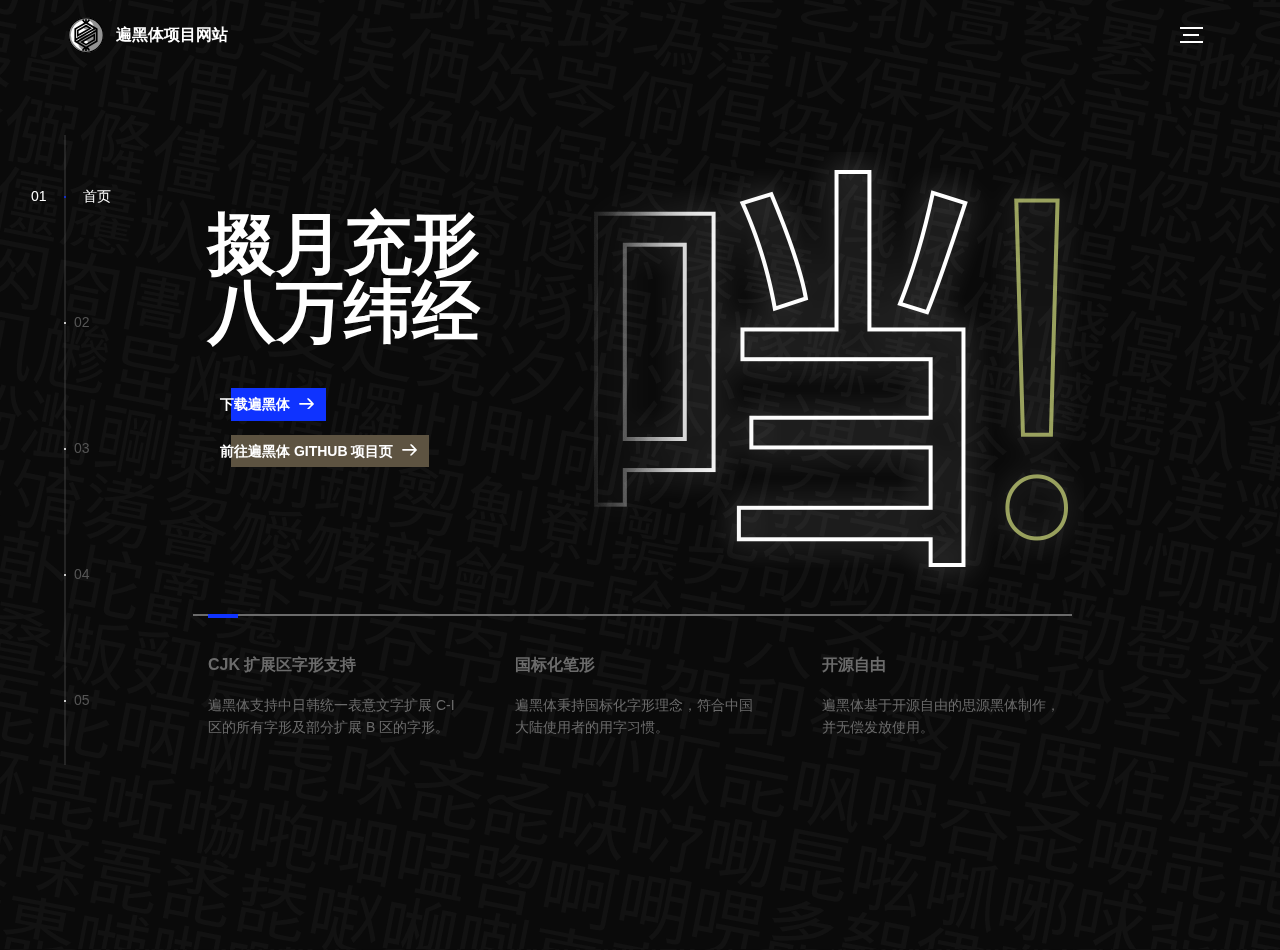
==== commit 15346f36: "更新背景图和其他内容" ====
--- a/index.html
+++ b/index.html
@@ -12,6 +12,8 @@
   <link rel="stylesheet" href="assets/css/main.css">
 </head>
 <body>
+
+<object type="image/svg+xml" data="./assets/img/background.svg" id="background" style="user-select: none"></object>
 
 <div class="perspective effect-rotate-left">
   <div class="container"><div class="outer-nav--return"></div>
@@ -83,10 +85,10 @@
                   <li class="slider--item slider--item-left">
                     <a href="#0" target="_blank">
                       <div class="slider--item-image">
-                        <img src="https://img.vistudium.top/emoji/1f602.png" alt="名字1">
+                        <img src="https://avatars.githubusercontent.com/u/118468467" alt="Usagixineist">
                       </div>
-                      <p class="slider--item-title">名字1</p>
-                      <p class="slider--item-description">這裏放分工1</p>
+                      <p class="slider--item-title">Usagixineist</p>
+                      <p class="slider--item-description">主制作2</p>
                     </a>
                   </li>
                   <li class="slider--item slider--item-center">
@@ -95,16 +97,16 @@
                         <img src="https://avatars.githubusercontent.com/u/82664718" alt="Fitzgerald">
                       </div>
                       <p class="slider--item-title">Fitzgerald</p>
-                      <p class="slider--item-description">阿巴阿巴</p>
+                      <p class="slider--item-description">主制作1</p>
                     </a>
                   </li>
                   <li class="slider--item slider--item-right">
                     <a href="#0" target="_blank">
                       <div class="slider--item-image">
-                        <img src="https://img.vistudium.top/emoji/1f620.png" alt="名字2">
+                        <img src="https://avatars.githubusercontent.com/u/99652784" alt="buwuzhengyedexiaoji">
                       </div>
-                      <p class="slider--item-title">名字2</p>
-                      <p class="slider--item-description">這裏放分工2</p>
+                      <p class="slider--item-title">COD'DTE</p>
+                      <p class="slider--item-description">主制作3</p>
                     </a>
                   </li>
                 </ul>
@@ -214,7 +216,6 @@
   </ul>
 </div>
 
-<script src="https://ajax.googleapis.com/ajax/libs/jquery/2.2.4/jquery.min.js"></script>
 <script>window.jQuery || document.write('<script src="assets/js/vendor/jquery-2.2.4.min.js"><\/script>')</script>
 <script src="assets/js/functions-min.js"></script>
 </body>
--- a/assets/css/main.css
+++ b/assets/css/main.css
@@ -5,20 +5,35 @@
 	src: local("PICO Sans SC"), local("MiSans"), local("PingFang SC"), local("Noto Sans SC"), local("Source Han Sans CN"), local("Source Han Sans K"), local("Noto Sans KR"), local("SimHei");
 	unicode-range: U+2014-2015, U+00B7, U+2026, U+2018-2019, U+201C-201D;
 }
-}
-
-body {
-	font-family: "Sinopunc", "IDC", -apple-system, BlinkMacSystemFont, "SF Pro", "Inter Variable", "Inter", "Segoe UI Variable", "Segoe UI", "Arial", sans-serif;
+@font-face {
+    font-family:"Plgo";
+    src: url("./Plgo.woff2") format("woff2");}
+
+html, body {
+	font-family: "Sinopunc", "IDC", 'Plgo', -apple-system, BlinkMacSystemFont, "SF Pro", "Inter Variable", "Inter", "Segoe UI Variable", "Segoe UI", "Arial", sans-serif;
+	overflow: hidden;
 }
 
 html {
-	font-family: "Sinopunc", "IDC", -apple-system, BlinkMacSystemFont, "SF Pro", "Inter Variable", "Inter", "Segoe UI Variable", "Segoe UI", "Arial", sans-serif;
 	-ms-text-size-adjust: 100%;
 	-webkit-text-size-adjust: 100%
 }
 
 body {
 	margin: 0
+}
+
+#background {
+    position: absolute;
+    top: 50%;
+    left: 50%;
+    min-width: 100%;
+    min-height: 100%;
+    width: auto;
+    height: auto;
+    object-fit: cover;
+    transform: translate(-50%, -50%);
+    z-index: -1;
 }
 
 article,
@@ -260,7 +275,8 @@
 	font-size: 14px;
 	line-height: 1.6;
 	color: #fff;
-	background-image: url("../img/background.webp");
+	background: #0a0a0a;
+	background-image: url('../img/background.svg');
 	background-position: center;
 	-webkit-font-smoothing: antialiased;
 	-webkit-text-size-adjust: 100%
@@ -1218,15 +1234,15 @@
 }
 
 .about--options>a:nth-child(1) {
-	background-image: url("../img/about-winners.jpg")
+	background-image: url("../img/about-winners.webp")
 }
 
 .about--options>a:nth-child(2) {
-	background-image: url("../img/about-philosophy.jpg")
+	background-image: url("../img/about-philosophy.webp")
 }
 
 .about--options>a:nth-child(3) {
-	background-image: url("../img/about-history.jpg")
+	background-image: url("../img/about-history.webp")
 }
 
 .about--options>a:hover h3 {
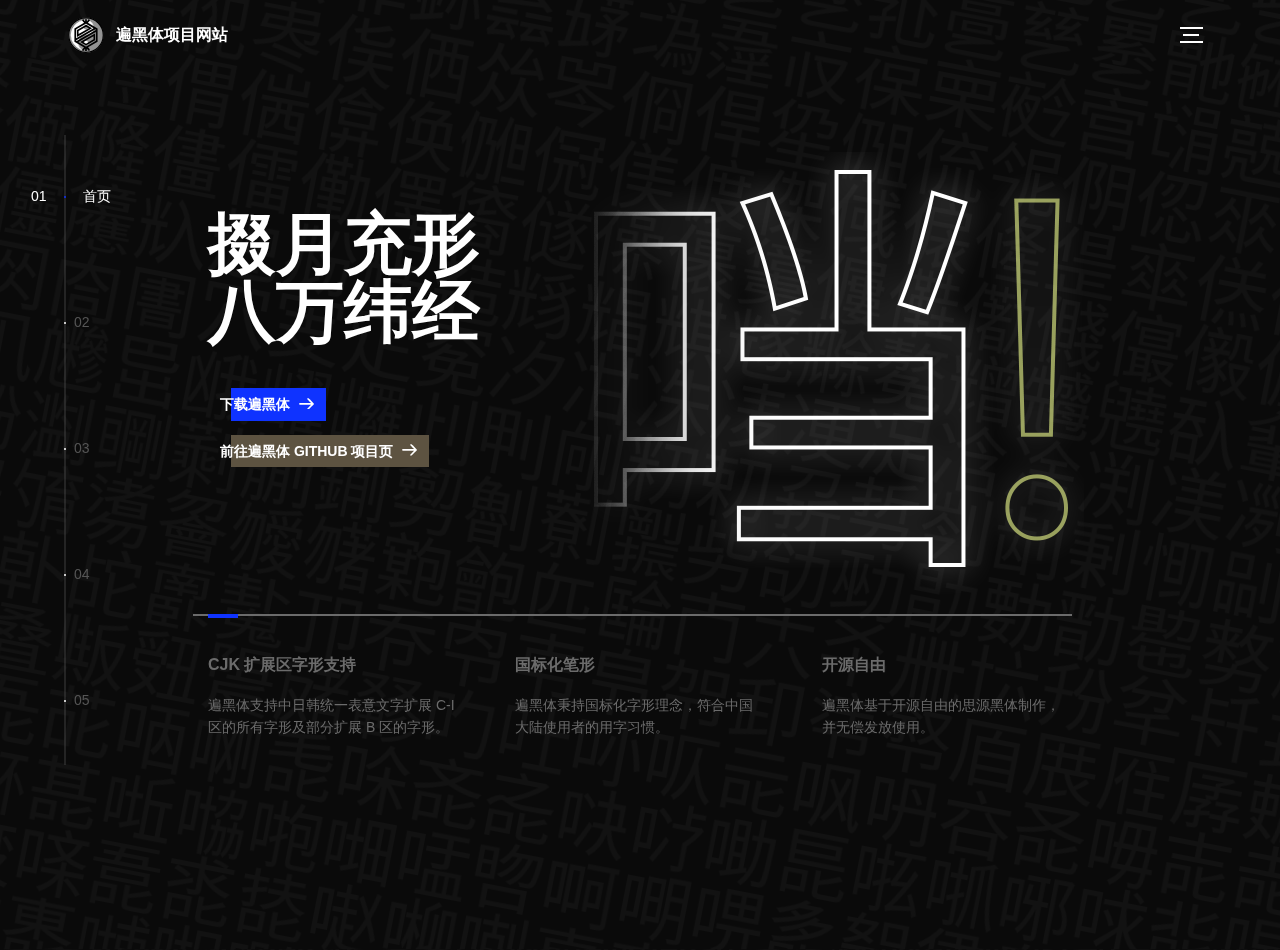
==== commit c13b2feb: "添加图片加载提示，修复强制夜间模式脚本导致背景颜色错误" ====
--- a/index.html
+++ b/index.html
@@ -85,7 +85,10 @@
                   <li class="slider--item slider--item-left">
                     <a href="#0" target="_blank">
                       <div class="slider--item-image">
-                        <img src="https://avatars.githubusercontent.com/u/118468467" alt="Usagixineist">
+                        <picture>
+                            <img src="https://avatars.githubusercontent.com/u/118468467" alt="Usagixineist" onerror="this.style.display='none';document.getElementById('error-message1').style.display='flex';" />
+                        </picture>
+                    <svg id="error-message1" xmlns="http://www.w3.org/2000/svg" width="100%" height="100%" viewBox="0 0 200 200"><rect xmlns="http://www.w3.org/2000/svg" width="100%" height="100%" fill="#0b0b0b"/><text x="100" y="90" font-family="Roboto, sans-serif" font-size="16" font-weight="700" text-anchor="middle" fill="#ecf0f1">加载失败</text><text x="100" y="110" font-family="Roboto, sans-serif" font-size="12" font-weight="300" text-anchor="middle" fill="#bdc3c7">请稍后再试</text></svg>
                       </div>
                       <p class="slider--item-title">Usagixineist</p>
                       <p class="slider--item-description">主制作2</p>
@@ -94,7 +97,10 @@
                   <li class="slider--item slider--item-center">
                     <a href="#0" target="_blank">
                       <div class="slider--item-image">
-                        <img src="https://avatars.githubusercontent.com/u/82664718" alt="Fitzgerald">
+                        <picture>
+                            <img src="https://avatars.githubusercontent.com/u/82664718" alt="Fitzgerald" onerror="this.style.display='none';document.getElementById('error-message2').style.display='flex';" />
+                        </picture>
+                    <svg id="error-message2" xmlns="http://www.w3.org/2000/svg" width="100%" height="100%" viewBox="0 0 200 200"><rect xmlns="http://www.w3.org/2000/svg" width="100%" height="100%" fill="#0b0b0b"/><text x="100" y="90" font-family="Roboto, sans-serif" font-size="16" font-weight="700" text-anchor="middle" fill="#ecf0f1">加载失败</text><text x="100" y="110" font-family="Roboto, sans-serif" font-size="12" font-weight="300" text-anchor="middle" fill="#bdc3c7">请稍后再试</text></svg>
                       </div>
                       <p class="slider--item-title">Fitzgerald</p>
                       <p class="slider--item-description">主制作1</p>
@@ -103,9 +109,12 @@
                   <li class="slider--item slider--item-right">
                     <a href="#0" target="_blank">
                       <div class="slider--item-image">
-                        <img src="https://avatars.githubusercontent.com/u/99652784" alt="buwuzhengyedexiaoji">
+                        <picture>
+                            <img src="https://avatars.githubusercontent.com/u/99652784" alt="buwuzhengyedexiaoji" onerror="this.style.display='none';document.getElementById('error-message3').style.display='flex';" />
+                        </picture>
+                    <svg id="error-message3" xmlns="http://www.w3.org/2000/svg" width="100%" height="100%" viewBox="0 0 200 200"><rect xmlns="http://www.w3.org/2000/svg" width="100%" height="100%" fill="#0b0b0b"/><text x="100" y="90" font-family="Roboto, sans-serif" font-size="16" font-weight="700" text-anchor="middle" fill="#ecf0f1">加载失败</text><text x="100" y="110" font-family="Roboto, sans-serif" font-size="12" font-weight="300" text-anchor="middle" fill="#bdc3c7">请稍后再试</text></svg>
                       </div>
-                      <p class="slider--item-title">COD'DTE</p>
+                      <p class="slider--item-title">Cod'dte</p>
                       <p class="slider--item-description">主制作3</p>
                     </a>
                   </li>
--- a/assets/css/main.css
+++ b/assets/css/main.css
@@ -20,7 +20,9 @@
 }
 
 body {
-	margin: 0
+	margin: 0;
+	overflow-x: hidden;
+	overflow-y: hidden;
 }
 
 #background {
@@ -963,7 +965,6 @@
 	margin-top: 10px;
 	font-size: 12px;
 	font-weight: 700;
-	text-transform: uppercase
 }
 
 .work--lockup .slider--item-description {
@@ -977,11 +978,27 @@
 	height: 150px;
 	margin: 0 auto;
 	border-radius: 50%;
-	overflow: hidden
+	position: relative;
+	background-color: #0000004f;
+	background-image: url(../img/error.svg);
+    background-size: cover;
+}
+
+#error-message1, #error-message2, #error-message3 {
+	display: none;
+	position: absolute;
+	top: 0;
+    left: 0;
+    right: 0;
+    bottom: 0;
+	align-items: center;
+    justify-content: center;
+    border-radius: 50%;
 }
 
 .work--lockup .slider--item-image img {
-	width: 100%
+	width: 100%;
+	border-radius: 50%;
 }
 
 .work--lockup .slider--item-left {
@@ -1337,7 +1354,7 @@
 	left: 0;
 	width: 100%;
 	height: 100%;
-	background-image: url("../img/contact-visual.webp");
+	background-image: url("../img/contact-visual.svg");
 	background-position: center;
 	background-size: cover;
 	background-repeat: no-repeat
@@ -1695,7 +1712,8 @@
 }
 
 .perspective--modalview {
-	position: fixed;
+	overflow: hidden;
+    width: 100%;
 	-webkit-perspective: 1500px;
 	perspective: 1500px
 }
